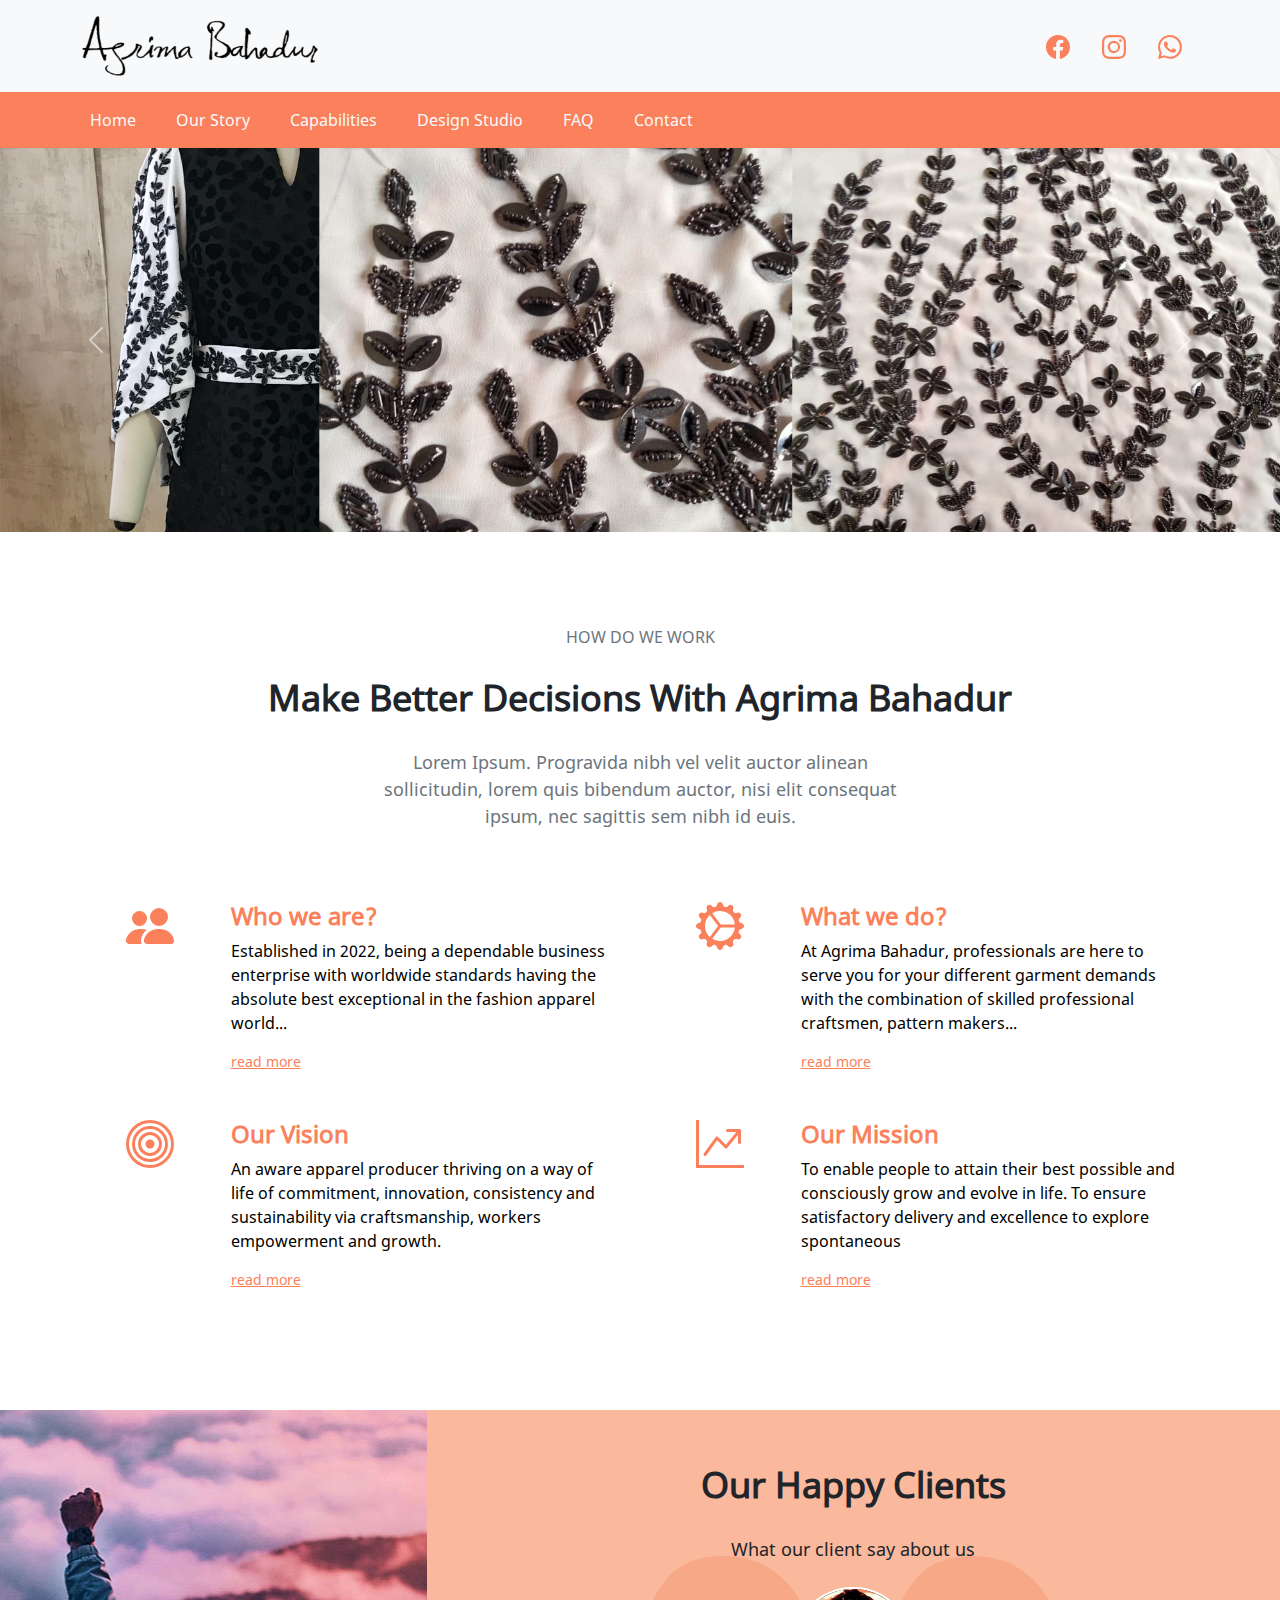
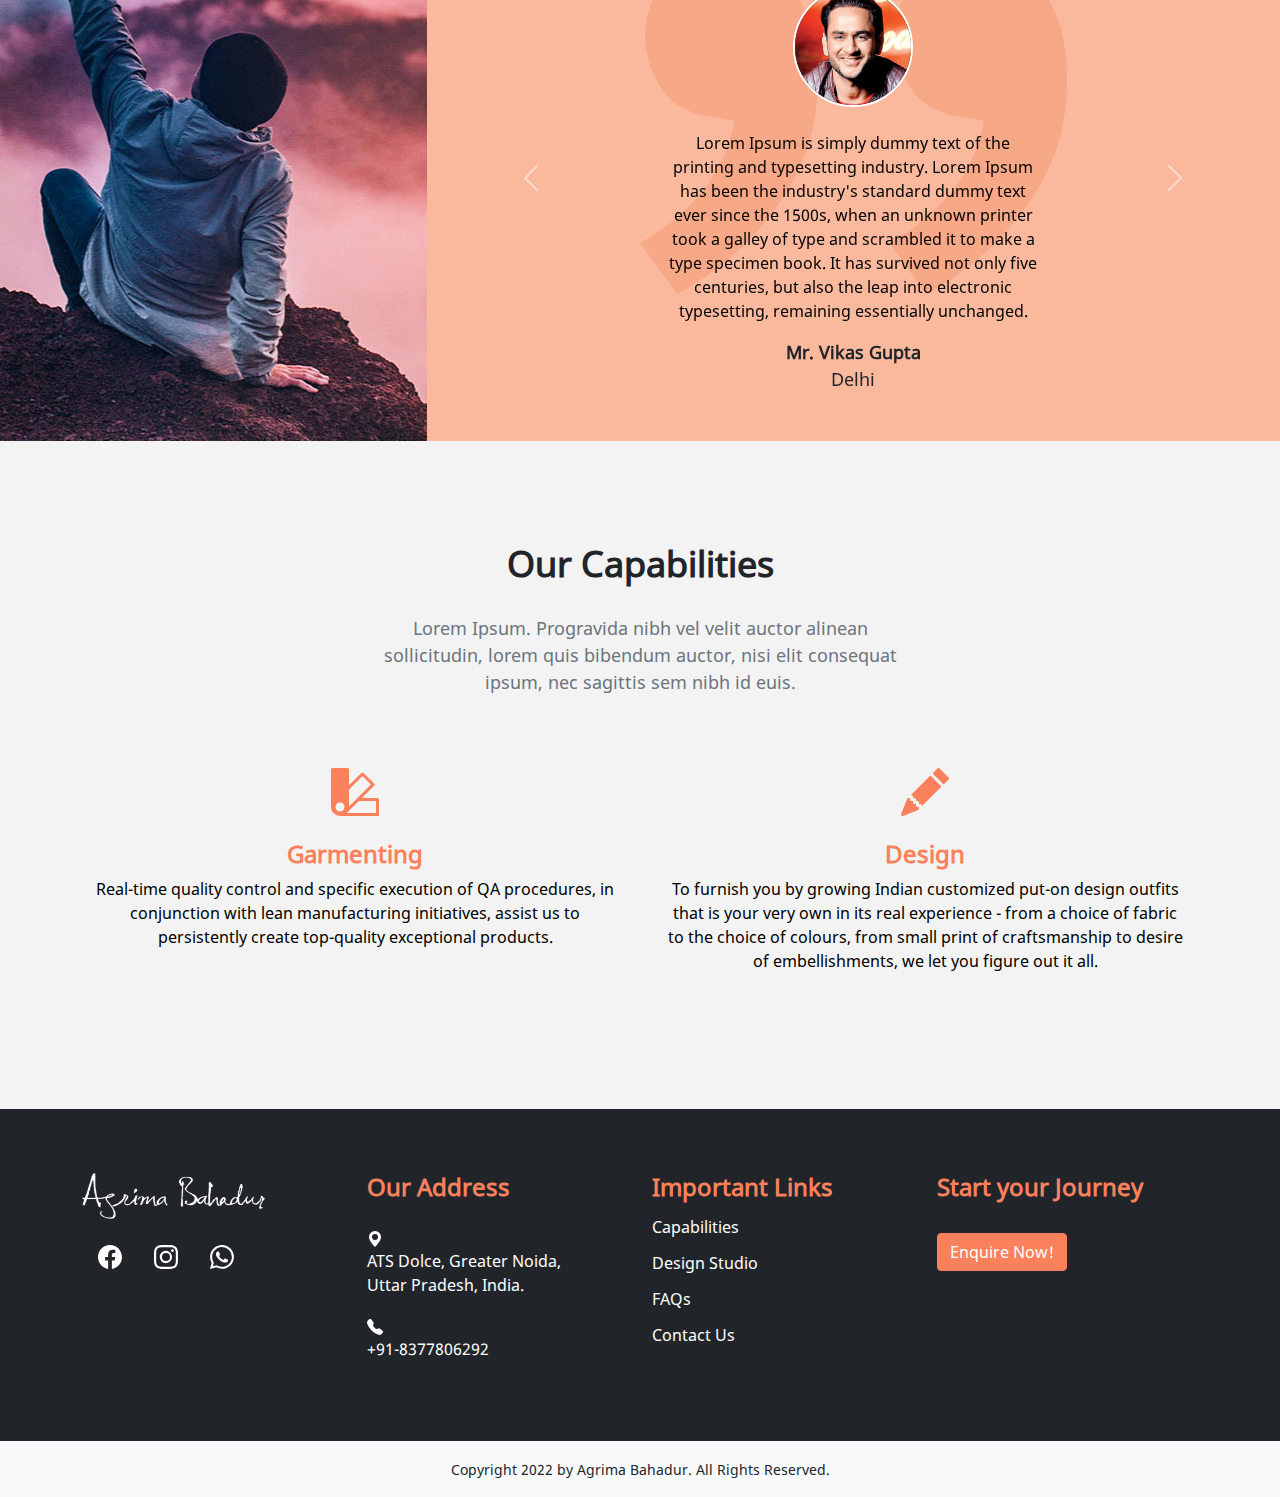
==== index.html @ 5494f34b "Add files via upload" ====
<!DOCTYPE html>

<head>
  <title>Agrima Bahadur</title>
  <link href="css/bootstrap.min.css" rel="stylesheet">
  <link href="css/style.css" rel="stylesheet">
  <link rel="stylesheet" href="https://cdn.jsdelivr.net/npm/bootstrap-icons@1.8.0/font/bootstrap-icons.css">
  <link rel="stylesheet" href="https://cdnjs.cloudflare.com/ajax/libs/font-awesome/4.7.0/css/font-awesome.min.css">
  <link rel="icon" type="image/x-icon" href="images/favicon.png">
  <script src="js/bootstrap.bundle.min.js"></script>
</head>

<body>

  <div class="container-fluid p-3 bg-light text-white text-center">
    <div class="container">
      <header>
        <div class="d-flex flex-wrap align-items-center justify-content-center justify-content-lg-start">
          <a href="index.html"
            class="d-flex align-items-center my-2 my-lg-0 me-lg-auto text-white text-decoration-none">
            <img src="images/logo.png" height="60" style="outline: none;" />
          </a>
          <ul class="nav col-12 col-lg-auto my-2 justify-content-center my-md-0 text-small">
            <li>
              <a href="#" class="nav-link social-media-header">
                <svg xmlns="http://www.w3.org/2000/svg" width="24" height="24" fill="currentColor"
                  class="bi bi-facebook" viewBox="0 0 16 16">
                  <path
                    d="M16 8.049c0-4.446-3.582-8.05-8-8.05C3.58 0-.002 3.603-.002 8.05c0 4.017 2.926 7.347 6.75 7.951v-5.625h-2.03V8.05H6.75V6.275c0-2.017 1.195-3.131 3.022-3.131.876 0 1.791.157 1.791.157v1.98h-1.009c-.993 0-1.303.621-1.303 1.258v1.51h2.218l-.354 2.326H9.25V16c3.824-.604 6.75-3.934 6.75-7.951z" />
                </svg>
              </a>
            </li>
            <li>
              <a href="#" class="nav-link social-media-header">
                <svg xmlns="http://www.w3.org/2000/svg" width="24" height="24" fill="currentColor"
                  class="bi bi-instagram" viewBox="0 0 16 16">
                  <path
                    d="M8 0C5.829 0 5.556.01 4.703.048 3.85.088 3.269.222 2.76.42a3.917 3.917 0 0 0-1.417.923A3.927 3.927 0 0 0 .42 2.76C.222 3.268.087 3.85.048 4.7.01 5.555 0 5.827 0 8.001c0 2.172.01 2.444.048 3.297.04.852.174 1.433.372 1.942.205.526.478.972.923 1.417.444.445.89.719 1.416.923.51.198 1.09.333 1.942.372C5.555 15.99 5.827 16 8 16s2.444-.01 3.298-.048c.851-.04 1.434-.174 1.943-.372a3.916 3.916 0 0 0 1.416-.923c.445-.445.718-.891.923-1.417.197-.509.332-1.09.372-1.942C15.99 10.445 16 10.173 16 8s-.01-2.445-.048-3.299c-.04-.851-.175-1.433-.372-1.941a3.926 3.926 0 0 0-.923-1.417A3.911 3.911 0 0 0 13.24.42c-.51-.198-1.092-.333-1.943-.372C10.443.01 10.172 0 7.998 0h.003zm-.717 1.442h.718c2.136 0 2.389.007 3.232.046.78.035 1.204.166 1.486.275.373.145.64.319.92.599.28.28.453.546.598.92.11.281.24.705.275 1.485.039.843.047 1.096.047 3.231s-.008 2.389-.047 3.232c-.035.78-.166 1.203-.275 1.485a2.47 2.47 0 0 1-.599.919c-.28.28-.546.453-.92.598-.28.11-.704.24-1.485.276-.843.038-1.096.047-3.232.047s-2.39-.009-3.233-.047c-.78-.036-1.203-.166-1.485-.276a2.478 2.478 0 0 1-.92-.598 2.48 2.48 0 0 1-.6-.92c-.109-.281-.24-.705-.275-1.485-.038-.843-.046-1.096-.046-3.233 0-2.136.008-2.388.046-3.231.036-.78.166-1.204.276-1.486.145-.373.319-.64.599-.92.28-.28.546-.453.92-.598.282-.11.705-.24 1.485-.276.738-.034 1.024-.044 2.515-.045v.002zm4.988 1.328a.96.96 0 1 0 0 1.92.96.96 0 0 0 0-1.92zm-4.27 1.122a4.109 4.109 0 1 0 0 8.217 4.109 4.109 0 0 0 0-8.217zm0 1.441a2.667 2.667 0 1 1 0 5.334 2.667 2.667 0 0 1 0-5.334z" />
                </svg>
              </a>
            </li>
            <li>
              <a href="#" class="nav-link social-media-header">
                <svg xmlns="http://www.w3.org/2000/svg" width="24" height="24" fill="currentColor"
                  class="bi bi-whatsapp" viewBox="0 0 16 16">
                  <path
                    d="M13.601 2.326A7.854 7.854 0 0 0 7.994 0C3.627 0 .068 3.558.064 7.926c0 1.399.366 2.76 1.057 3.965L0 16l4.204-1.102a7.933 7.933 0 0 0 3.79.965h.004c4.368 0 7.926-3.558 7.93-7.93A7.898 7.898 0 0 0 13.6 2.326zM7.994 14.521a6.573 6.573 0 0 1-3.356-.92l-.24-.144-2.494.654.666-2.433-.156-.251a6.56 6.56 0 0 1-1.007-3.505c0-3.626 2.957-6.584 6.591-6.584a6.56 6.56 0 0 1 4.66 1.931 6.557 6.557 0 0 1 1.928 4.66c-.004 3.639-2.961 6.592-6.592 6.592zm3.615-4.934c-.197-.099-1.17-.578-1.353-.646-.182-.065-.315-.099-.445.099-.133.197-.513.646-.627.775-.114.133-.232.148-.43.05-.197-.1-.836-.308-1.592-.985-.59-.525-.985-1.175-1.103-1.372-.114-.198-.011-.304.088-.403.087-.088.197-.232.296-.346.1-.114.133-.198.198-.33.065-.134.034-.248-.015-.347-.05-.099-.445-1.076-.612-1.47-.16-.389-.323-.335-.445-.34-.114-.007-.247-.007-.38-.007a.729.729 0 0 0-.529.247c-.182.198-.691.677-.691 1.654 0 .977.71 1.916.81 2.049.098.133 1.394 2.132 3.383 2.992.47.205.84.326 1.129.418.475.152.904.129 1.246.08.38-.058 1.171-.48 1.338-.943.164-.464.164-.86.114-.943-.049-.084-.182-.133-.38-.232z" />
                </svg>
              </a>
            </li>

          </ul>
        </div>
      </header>
    </div>

  </div>

  <nav class="py-2 nav-bg">
    <div class="container d-flex flex-wrap">
      <ul class="nav me-auto">
        <li class="nav-item me-4 ms-0"><a href="#" class="nav-link link-light px-2 active" aria-current="page">Home</a>
        </li>
        <li class="nav-item me-4"><a href="#" class="nav-link link-light px-2">Our Story</a></li>
        <li class="nav-item me-4"><a href="#" class="nav-link link-light px-2">Capabilities</a></li>
        <li class="nav-item me-4"><a href="#" class="nav-link link-light px-2">Design Studio</a></li>
        <li class="nav-item me-4"><a href="#" class="nav-link link-light px-2">FAQ</a></li>
        <li class="nav-item me-0"><a href="#" class="nav-link link-light px-2">Contact</a></li>
      </ul>
    </div>
  </nav>

  <div class="container-fluid m-0 p-0">

    <div id="carouselExampleInterval" class="carousel slide" data-bs-ride="carousel">
      <div class="carousel-inner">
        <div class="carousel-item active" data-bs-interval="3000">
          <img src="images/banner-1.jpg" class="d-block w-100" alt="...">
        </div>
        <div class="carousel-item" data-bs-interval="3000">
          <img src="images/banner-2.jpg" class="d-block w-100" alt="...">
        </div>
        <div class="carousel-item" data-bs-interval="3000">
          <img src="images/banner-3.jpg" class="d-block w-100" alt="...">
        </div>
        <div class="carousel-item" data-bs-interval="3000">
          <img src="images/banner-4.jpg" class="d-block w-100" alt="...">
        </div>
      </div>
      <button class="carousel-control-prev" type="button" data-bs-target="#carouselExampleInterval"
        data-bs-slide="prev">
        <span class="carousel-control-prev-icon" aria-hidden="true"></span>
        <span class="visually-hidden">Previous</span>
      </button>
      <button class="carousel-control-next" type="button" data-bs-target="#carouselExampleInterval"
        data-bs-slide="next">
        <span class="carousel-control-next-icon" aria-hidden="true"></span>
        <span class="visually-hidden">Next</span>
      </button>
    </div>

  </div>

  <div class="container-fluid m-0 p-0 pt-8 pb-8">
    <div class="container text-center">
      <h6 class="text-uppercase text-muted">How do we work</h6>
      <div class="mt-4 section-head">Make Better Decisions With Agrima Bahadur</div>
      <div class="mt-4 col-lg-6 ms-auto me-auto section-desc text-muted">Lorem Ipsum. Progravida nibh vel velit auctor
        alinean sollicitudin, lorem quis bibendum auctor, nisi elit consequat ipsum, nec sagittis sem nibh id euis.
      </div>
      <div class="row mt-5">
        <!--start of first column-->
        <div class="col-lg-6 col-sm-12 p-4 box-section">
          <div class="row">
            <div class="col-lg-3 col-sm-12 box-icons">
              <svg xmlns="http://www.w3.org/2000/svg" width="48" height="48" fill="currentColor"
                class="bi bi-people-fill" viewBox="0 0 16 16">
                <path d="M7 14s-1 0-1-1 1-4 5-4 5 3 5 4-1 1-1 1H7zm4-6a3 3 0 1 0 0-6 3 3 0 0 0 0 6z" />
                <path fill-rule="evenodd"
                  d="M5.216 14A2.238 2.238 0 0 1 5 13c0-1.355.68-2.75 1.936-3.72A6.325 6.325 0 0 0 5 9c-4 0-5 3-5 4s1 1 1 1h4.216z" />
                <path d="M4.5 8a2.5 2.5 0 1 0 0-5 2.5 2.5 0 0 0 0 5z" />
              </svg>
            </div>
            <div class="col-lg-9 col-sm-12">
              <h4 class="box-heading text-start">Who we are?</h4>
              <p class="text-start box-desc">Established in 2022, being a dependable business enterprise with worldwide
                standards having the absolute best exceptional in the fashion apparel world...</p>
              <div class="readMore text-start"><a href="#">read more</a></div>
            </div>
          </div>
        </div>
        <!--end of first column-->

        <!--start of 2nd column-->
        <div class="col-lg-6 col-sm-12 p-4 box-section">
          <div class="row">
            <div class="col-lg-3 col-sm-12 box-icons">
              <svg xmlns="http://www.w3.org/2000/svg" width="48" height="48" fill="currentColor"
                class="bi bi-gear-wide-connected" viewBox="0 0 16 16">
                <path
                  d="M7.068.727c.243-.97 1.62-.97 1.864 0l.071.286a.96.96 0 0 0 1.622.434l.205-.211c.695-.719 1.888-.03 1.613.931l-.08.284a.96.96 0 0 0 1.187 1.187l.283-.081c.96-.275 1.65.918.931 1.613l-.211.205a.96.96 0 0 0 .434 1.622l.286.071c.97.243.97 1.62 0 1.864l-.286.071a.96.96 0 0 0-.434 1.622l.211.205c.719.695.03 1.888-.931 1.613l-.284-.08a.96.96 0 0 0-1.187 1.187l.081.283c.275.96-.918 1.65-1.613.931l-.205-.211a.96.96 0 0 0-1.622.434l-.071.286c-.243.97-1.62.97-1.864 0l-.071-.286a.96.96 0 0 0-1.622-.434l-.205.211c-.695.719-1.888.03-1.613-.931l.08-.284a.96.96 0 0 0-1.186-1.187l-.284.081c-.96.275-1.65-.918-.931-1.613l.211-.205a.96.96 0 0 0-.434-1.622l-.286-.071c-.97-.243-.97-1.62 0-1.864l.286-.071a.96.96 0 0 0 .434-1.622l-.211-.205c-.719-.695-.03-1.888.931-1.613l.284.08a.96.96 0 0 0 1.187-1.186l-.081-.284c-.275-.96.918-1.65 1.613-.931l.205.211a.96.96 0 0 0 1.622-.434l.071-.286zM12.973 8.5H8.25l-2.834 3.779A4.998 4.998 0 0 0 12.973 8.5zm0-1a4.998 4.998 0 0 0-7.557-3.779l2.834 3.78h4.723zM5.048 3.967c-.03.021-.058.043-.087.065l.087-.065zm-.431.355A4.984 4.984 0 0 0 3.002 8c0 1.455.622 2.765 1.615 3.678L7.375 8 4.617 4.322zm.344 7.646.087.065-.087-.065z" />
              </svg>
            </div>
            <div class="col-lg-9 col-sm-12">
              <h4 class="box-heading text-start">What we do?</h4>
              <p class="text-start box-desc">At Agrima Bahadur, professionals are here to serve you for your different
                garment demands with the combination of skilled professional craftsmen, pattern makers... </p>
              <div class="readMore text-start"><a href="#">read more</a></div>
            </div>
          </div>
        </div>
        <!--end of 2nd column-->

        <!--start of 3rd column-->
        <div class="col-lg-6 col-sm-12 p-4 box-section">
          <div class="row">
            <div class="col-lg-3 col-sm-12 box-icons">
              <svg xmlns="http://www.w3.org/2000/svg" width="48" height="48" fill="currentColor" class="bi bi-bullseye"
                viewBox="0 0 16 16">
                <path d="M8 15A7 7 0 1 1 8 1a7 7 0 0 1 0 14zm0 1A8 8 0 1 0 8 0a8 8 0 0 0 0 16z" />
                <path d="M8 13A5 5 0 1 1 8 3a5 5 0 0 1 0 10zm0 1A6 6 0 1 0 8 2a6 6 0 0 0 0 12z" />
                <path d="M8 11a3 3 0 1 1 0-6 3 3 0 0 1 0 6zm0 1a4 4 0 1 0 0-8 4 4 0 0 0 0 8z" />
                <path d="M9.5 8a1.5 1.5 0 1 1-3 0 1.5 1.5 0 0 1 3 0z" />
              </svg>
            </div>
            <div class="col-lg-9 col-sm-12">
              <h4 class="box-heading text-start">Our Vision</h4>
              <p class="text-start box-desc">An aware apparel producer thriving on a way of life of commitment,
                innovation, consistency and sustainability via craftsmanship, workers empowerment and growth.</p>
              <div class="readMore text-start"><a href="#">read more</a></div>
            </div>
          </div>
        </div>
        <!--end of 3rd column-->

        <!--start of 4th column-->
        <div class="col-lg-6 col-sm-12 p-4 box-section">
          <div class="row">
            <div class="col-lg-3 col-sm-12 box-icons">
              <svg xmlns="http://www.w3.org/2000/svg" width="48" height="48" fill="currentColor"
                class="bi bi-graph-up-arrow" viewBox="0 0 16 16">
                <path fill-rule="evenodd"
                  d="M0 0h1v15h15v1H0V0Zm10 3.5a.5.5 0 0 1 .5-.5h4a.5.5 0 0 1 .5.5v4a.5.5 0 0 1-1 0V4.9l-3.613 4.417a.5.5 0 0 1-.74.037L7.06 6.767l-3.656 5.027a.5.5 0 0 1-.808-.588l4-5.5a.5.5 0 0 1 .758-.06l2.609 2.61L13.445 4H10.5a.5.5 0 0 1-.5-.5Z" />
              </svg>
            </div>
            <div class="col-lg-9 col-sm-12">
              <h4 class="box-heading text-start">Our Mission</h4>
              <p class="text-start box-desc">To enable people to attain their best possible and consciously grow and
                evolve in life. To ensure satisfactory delivery and excellence to explore spontaneous</p>
              <div class="readMore text-start"><a href="#">read more</a></div>
            </div>
          </div>
        </div>
        <!--end of 4th column-->
      </div>
    </div>
  </div>

  <!--Start of testimonial container-->

  <div class="container-fluid">
    <div class="row">
      <div class="col-lg-4 testi-bg">

      </div>
      <div class="col-lg-8 p-5 testi-content text-center">
        <div class="section-head mb-4">Our Happy Clients</div>
        <div class="section-subHead">What our client say about us</div>

        <div id="carouselTesti" class="carousel slide" data-bs-ride="carousel">
          <div class="carousel-inner">
            <div class="carousel-item active" data-bs-interval="3000">
              <div class="testiCircle rounded-circle m-auto mt-4">
                <img src="images/vikas.jpg" width="116" />
              </div>
              <div class="testimonial col-6 ms-auto me-auto mt-4">Lorem Ipsum is simply dummy text of the printing and
                typesetting industry. Lorem Ipsum has been the industry's standard dummy text ever since the 1500s, when
                an unknown printer took a galley of type and scrambled it to make a type specimen book. It has survived
                not only five centuries, but also the leap into electronic typesetting, remaining essentially unchanged.
              </div>
              <div class="testiName mt-3">Mr. Vikas Gupta</div>
              <div class="testiLocation">Delhi</div>
            </div>

            <div class="carousel-item" data-bs-interval="3000">
              <div class="testiCircle rounded-circle m-auto mt-4">
                <img src="images/harsh.jpg" width="116" />
              </div>
              <div class="testimonial col-6 ms-auto me-auto mt-4">Lorem Ipsum is simply dummy text of the printing and
                typesetting industry. Lorem Ipsum has been the industry's standard dummy text ever since the 1500s, when
                an unknown printer took a galley of type and scrambled it to make a type specimen book. It has survived
                not only five centuries, but also the leap into electronic typesetting, remaining essentially unchanged.
              </div>
              <div class="testiName mt-3">Mr. Harsh Chauhan</div>
              <div class="testiLocation">Noida</div>
            </div>

            <div class="carousel-item" data-bs-interval="3000">
              <div class="testiCircle rounded-circle m-auto mt-4">
                <img src="images/smiriti.jpg" width="116" />
              </div>
              <div class="testimonial col-6 ms-auto me-auto mt-4">Lorem Ipsum is simply dummy text of the printing and
                typesetting industry. Lorem Ipsum has been the industry's standard dummy text ever since the 1500s, when
                an unknown printer took a galley of type and scrambled it to make a type specimen book. It has survived
                not only five centuries, but also the leap into electronic typesetting, remaining essentially unchanged.
              </div>
              <div class="testiName mt-3">Mr. Smriti Irani</div>
              <div class="testiLocation">Mumbai</div>
            </div>


          </div>
          <button class="carousel-control-prev" type="button" data-bs-target="#carouselTesti" data-bs-slide="prev">
            <span class="carousel-control-prev-icon" aria-hidden="true"></span>
            <span class="visually-hidden">Previous</span>
          </button>
          <button class="carousel-control-next" type="button" data-bs-target="#carouselTesti" data-bs-slide="next">
            <span class="carousel-control-next-icon" aria-hidden="true"></span>
            <span class="visually-hidden">Next</span>
          </button>
        </div>
      </div>
    </div>
  </div>

  <!--End of testimonial container-->

  <!--start of capabilities container-->

  <div class="container-fluid pt-8 pb-8 capabilities">
    <div class="container text-center">
      <div class="section-head">Our Capabilities</div>
      <div class="mt-4 col-lg-6 ms-auto me-auto section-desc text-muted">
        Lorem Ipsum. Progravida nibh vel velit auctor alinean sollicitudin, lorem quis bibendum auctor, nisi elit
        consequat ipsum, nec sagittis sem nibh id euis.
      </div>
      <div class="row mt-5">
        <div class="col-lg-6 col-sm-12 box-section p-4">
          <div class="box-icons mb-4">
            <svg xmlns="http://www.w3.org/2000/svg" width="48" height="48" fill="currentColor" class="bi bi-palette2"
              viewBox="0 0 16 16">
              <path
                d="M0 .5A.5.5 0 0 1 .5 0h5a.5.5 0 0 1 .5.5v5.277l4.147-4.131a.5.5 0 0 1 .707 0l3.535 3.536a.5.5 0 0 1 0 .708L10.261 10H15.5a.5.5 0 0 1 .5.5v5a.5.5 0 0 1-.5.5H3a2.99 2.99 0 0 1-2.121-.879A2.99 2.99 0 0 1 0 13.044m6-.21 7.328-7.3-2.829-2.828L6 7.188v5.647zM4.5 13a1.5 1.5 0 1 0-3 0 1.5 1.5 0 0 0 3 0zM15 15v-4H9.258l-4.015 4H15zM0 .5v12.495V.5z" />
              <path d="M0 12.995V13a3.07 3.07 0 0 0 0-.005z" />
            </svg>
          </div>
          <h4 class="box-heading">Garmenting</h4>
          <p class="box-desc">
            Real-time quality control and specific execution of QA procedures, in conjunction with lean manufacturing
            initiatives, assist us to persistently create top-quality exceptional products.
          </p>
        </div>
        <div class="col-lg-6 col-sm-12 box-section p-4">
          <div class="box-icons mb-4">
            <svg xmlns="http://www.w3.org/2000/svg" width="48" height="48" fill="currentColor" class="bi bi-pencil-fill"
              viewBox="0 0 16 16">
              <path
                d="M12.854.146a.5.5 0 0 0-.707 0L10.5 1.793 14.207 5.5l1.647-1.646a.5.5 0 0 0 0-.708l-3-3zm.646 6.061L9.793 2.5 3.293 9H3.5a.5.5 0 0 1 .5.5v.5h.5a.5.5 0 0 1 .5.5v.5h.5a.5.5 0 0 1 .5.5v.5h.5a.5.5 0 0 1 .5.5v.207l6.5-6.5zm-7.468 7.468A.5.5 0 0 1 6 13.5V13h-.5a.5.5 0 0 1-.5-.5V12h-.5a.5.5 0 0 1-.5-.5V11h-.5a.5.5 0 0 1-.5-.5V10h-.5a.499.499 0 0 1-.175-.032l-.179.178a.5.5 0 0 0-.11.168l-2 5a.5.5 0 0 0 .65.65l5-2a.5.5 0 0 0 .168-.11l.178-.178z" />
            </svg>
          </div>
          <h4 class="box-heading">Design</h4>
          <p class="box-desc">
            To furnish you by growing Indian customized put-on design outfits that is your very own in its real
            experience - from a choice of fabric to the choice of colours, from small print of craftsmanship to desire
            of embellishments, we let you figure out it all.
          </p>

        </div>
      </div>
    </div>

  </div>

  <!--End of capabilities container-->

  <!--Start of footer container-->
  <div class="container-fluid p-6 bg-dark">
    <div class="container">
      <div class="row">
        <div class="col-lg-3 col-sm-12">
          <div class="footer-logo">
            <img src="images/white-logo.png" />
          </div>
          <div class="socialMedia mt-3">
            <ul class="nav col-12 col-lg-auto my-2 my-md-0 text-small">
              <li>
                <a href="#" class="nav-link social-media-footer">
                  <svg xmlns="http://www.w3.org/2000/svg" width="24" height="24" fill="currentColor"
                    class="bi bi-facebook" viewBox="0 0 16 16">
                    <path
                      d="M16 8.049c0-4.446-3.582-8.05-8-8.05C3.58 0-.002 3.603-.002 8.05c0 4.017 2.926 7.347 6.75 7.951v-5.625h-2.03V8.05H6.75V6.275c0-2.017 1.195-3.131 3.022-3.131.876 0 1.791.157 1.791.157v1.98h-1.009c-.993 0-1.303.621-1.303 1.258v1.51h2.218l-.354 2.326H9.25V16c3.824-.604 6.75-3.934 6.75-7.951z" />
                  </svg>
                </a>
              </li>
              <li>
                <a href="#" class="nav-link social-media-footer">
                  <svg xmlns="http://www.w3.org/2000/svg" width="24" height="24" fill="currentColor"
                    class="bi bi-instagram" viewBox="0 0 16 16">
                    <path
                      d="M8 0C5.829 0 5.556.01 4.703.048 3.85.088 3.269.222 2.76.42a3.917 3.917 0 0 0-1.417.923A3.927 3.927 0 0 0 .42 2.76C.222 3.268.087 3.85.048 4.7.01 5.555 0 5.827 0 8.001c0 2.172.01 2.444.048 3.297.04.852.174 1.433.372 1.942.205.526.478.972.923 1.417.444.445.89.719 1.416.923.51.198 1.09.333 1.942.372C5.555 15.99 5.827 16 8 16s2.444-.01 3.298-.048c.851-.04 1.434-.174 1.943-.372a3.916 3.916 0 0 0 1.416-.923c.445-.445.718-.891.923-1.417.197-.509.332-1.09.372-1.942C15.99 10.445 16 10.173 16 8s-.01-2.445-.048-3.299c-.04-.851-.175-1.433-.372-1.941a3.926 3.926 0 0 0-.923-1.417A3.911 3.911 0 0 0 13.24.42c-.51-.198-1.092-.333-1.943-.372C10.443.01 10.172 0 7.998 0h.003zm-.717 1.442h.718c2.136 0 2.389.007 3.232.046.78.035 1.204.166 1.486.275.373.145.64.319.92.599.28.28.453.546.598.92.11.281.24.705.275 1.485.039.843.047 1.096.047 3.231s-.008 2.389-.047 3.232c-.035.78-.166 1.203-.275 1.485a2.47 2.47 0 0 1-.599.919c-.28.28-.546.453-.92.598-.28.11-.704.24-1.485.276-.843.038-1.096.047-3.232.047s-2.39-.009-3.233-.047c-.78-.036-1.203-.166-1.485-.276a2.478 2.478 0 0 1-.92-.598 2.48 2.48 0 0 1-.6-.92c-.109-.281-.24-.705-.275-1.485-.038-.843-.046-1.096-.046-3.233 0-2.136.008-2.388.046-3.231.036-.78.166-1.204.276-1.486.145-.373.319-.64.599-.92.28-.28.546-.453.92-.598.282-.11.705-.24 1.485-.276.738-.034 1.024-.044 2.515-.045v.002zm4.988 1.328a.96.96 0 1 0 0 1.92.96.96 0 0 0 0-1.92zm-4.27 1.122a4.109 4.109 0 1 0 0 8.217 4.109 4.109 0 0 0 0-8.217zm0 1.441a2.667 2.667 0 1 1 0 5.334 2.667 2.667 0 0 1 0-5.334z" />
                  </svg>
                </a>
              </li>
              <li>
                <a href="#" class="nav-link social-media-footer">
                  <svg xmlns="http://www.w3.org/2000/svg" width="24" height="24" fill="currentColor"
                    class="bi bi-whatsapp" viewBox="0 0 16 16">
                    <path
                      d="M13.601 2.326A7.854 7.854 0 0 0 7.994 0C3.627 0 .068 3.558.064 7.926c0 1.399.366 2.76 1.057 3.965L0 16l4.204-1.102a7.933 7.933 0 0 0 3.79.965h.004c4.368 0 7.926-3.558 7.93-7.93A7.898 7.898 0 0 0 13.6 2.326zM7.994 14.521a6.573 6.573 0 0 1-3.356-.92l-.24-.144-2.494.654.666-2.433-.156-.251a6.56 6.56 0 0 1-1.007-3.505c0-3.626 2.957-6.584 6.591-6.584a6.56 6.56 0 0 1 4.66 1.931 6.557 6.557 0 0 1 1.928 4.66c-.004 3.639-2.961 6.592-6.592 6.592zm3.615-4.934c-.197-.099-1.17-.578-1.353-.646-.182-.065-.315-.099-.445.099-.133.197-.513.646-.627.775-.114.133-.232.148-.43.05-.197-.1-.836-.308-1.592-.985-.59-.525-.985-1.175-1.103-1.372-.114-.198-.011-.304.088-.403.087-.088.197-.232.296-.346.1-.114.133-.198.198-.33.065-.134.034-.248-.015-.347-.05-.099-.445-1.076-.612-1.47-.16-.389-.323-.335-.445-.34-.114-.007-.247-.007-.38-.007a.729.729 0 0 0-.529.247c-.182.198-.691.677-.691 1.654 0 .977.71 1.916.81 2.049.098.133 1.394 2.132 3.383 2.992.47.205.84.326 1.129.418.475.152.904.129 1.246.08.38-.058 1.171-.48 1.338-.943.164-.464.164-.86.114-.943-.049-.084-.182-.133-.38-.232z" />
                  </svg>
                </a>
              </li>
            </ul>
          </div>
        </div>
        <div class="col-lg-3 col-sm-12 address">
          <h4>Our Address</h4>
          <address class="mt-4">
            <div class="row">
              <div class="col-2 col-sm-1">
                <svg xmlns="http://www.w3.org/2000/svg" width="16" height="16" fill="currentColor"
                  class="bi bi-geo-alt-fill" viewBox="0 0 16 16">
                  <path d="M8 16s6-5.686 6-10A6 6 0 0 0 2 6c0 4.314 6 10 6 10zm0-7a3 3 0 1 1 0-6 3 3 0 0 1 0 6z" />
                </svg>
              </div>
              <div class="col-10 col-sm-11"> ATS Dolce, Greater Noida,
                Uttar Pradesh, India.
              </div>
            </div>

            <div class="row mt-3">
              <div class="col-2 col-sm-1">
                <svg xmlns="http://www.w3.org/2000/svg" width="16" height="16" fill="currentColor" class="bi bi-telephone-fill" viewBox="0 0 16 16">
                  <path fill-rule="evenodd" d="M1.885.511a1.745 1.745 0 0 1 2.61.163L6.29 2.98c.329.423.445.974.315 1.494l-.547 2.19a.678.678 0 0 0 .178.643l2.457 2.457a.678.678 0 0 0 .644.178l2.189-.547a1.745 1.745 0 0 1 1.494.315l2.306 1.794c.829.645.905 1.87.163 2.611l-1.034 1.034c-.74.74-1.846 1.065-2.877.702a18.634 18.634 0 0 1-7.01-4.42 18.634 18.634 0 0 1-4.42-7.009c-.362-1.03-.037-2.137.703-2.877L1.885.511z"/>
                </svg>
              </div>
              <div class="col-10 col-sm-11">+91-8377806292
              </div>
            </div>



         
          </address>
        </div>
        <div class="col-lg-3 col-sm-12 important-links">
            <h4>Important Links</h4>
            <ul>
              <li><a href="#">Capabilities</a></li>
              <li><a href="#">Design Studio</a></li>
              <li><a href="#">FAQs</a></li>
              <li><a href="#">Contact Us</a></li>
            </ul>
        </div>
        <div class="col-lg-3 col-sm-12 journey">
          <h4>Start your Journey</h4>
          <button type="button" class="btn btn-danger mt-4">Enquire Now!</button>
        </div>
      </div>
    </div>
  </div>
  <!--End Start of footer container-->
  <div class="container-fluid bg-light copyright text-center m-0 p-3">
      <span>Copyright 2022 by Agrima Bahadur. All Rights Reserved.</span>
  </div>

</body>

</html>
---- css/style.css ----
@font-face {
  font-family: nato sans;
  src: url(./Noto_Sans/NotoSans-Regular.ttf), url(./Noto_Sans/NotoSans-Italic.ttf), url(./Noto_Sans/NotoSans-Bold.ttf), url(./Noto_Sans/NotoSans-BoldItalic.ttf);
}

body {
  font-family: nato sans;
}

.nav-bg {
  background-color: #FA815B;
}

.social-media-header {
  color: #FA815B;
}

.social-media-header:hover {
  color: #333333;
}

.social-media-footer {
  color: #FFFFFF;
}

.social-media-footer:hover {
  color: #FA815B;
}

.section-head {
  font-size: 36px;
  font-weight: bold;
}

.section-subHead {
  font-size: 18px;
}

.section-desc {
  font-size: 18px;
  font-weight: normal;
}

.box-section:hover {
  background-color: #FA815B;
}

.box-section:hover .box-icons svg {
  color: #FFFFFF;
}

.box-section:hover .box-heading {
  color: #FFFFFF;
}

.box-section:hover .box-desc {
  color: #FFFFFF;
}

.box-section:hover .readMore a {
  color: #FFFFFF;
}

.box-section .box-heading {
  font-weight: bold;
  font-size: 24px;
  color: #FA815B;
}

.box-section .box-desc {
  color: black;
}

.box-section .box-icons svg {
  color: #FA815B;
}

.box-section .readMore {
  font-size: 14px;
}

.box-section .readMore a {
  color: #FA815B;
  text-decoration: underline;
}

.box-section .readMore a:hover {
  color: #FFFFFF;
  text-decoration: none;
}

.testi-bg {
  background: url("../images/testimonial.jpg") center bottom no-repeat;
}

.testi-content {
  background-color: #FAB89D;
  background-image: url("../images/quote.png");
  background-position: center center;
  background-repeat: no-repeat;
  background-size: 50%;
}

.testiCircle {
  height: 120px;
  width: 120px;
  background-color: #333333;
  border: 2px solid white;
}

.testiCircle img {
  border-radius: 100px;
}

.testimonial {
  font-size: 16px;
  line-height: 24px;
  color: black;
  min-height: 120px;
}

.testiName {
  font-size: 18px;
  font-weight: bold;
}

.testiLocation {
  font-size: 18px;
  font-weight: normal;
}

.capabilities {
  background-color: #F3F3F3;
}

.footer-logo img {
  width: 70%;
}

.address h4 {
  font-size: 24px;
  color: #FA815B;
  font-weight: bold;
}

.address address {
  color: #FFFFFF;
}

.important-links h4 {
  font-size: 24px;
  color: #FA815B;
  font-weight: bold;
}

.important-links ul {
  margin: 0;
  padding: 0;
}

.important-links ul li {
  list-style: none;
  line-height: 36px;
}

.important-links ul li a {
  color: #FFFFFF;
  text-decoration: none;
}

.important-links ul li a:hover {
  text-decoration: underline;
}

.journey h4 {
  font-size: 24px;
  color: #FA815B;
  font-weight: bold;
}

.journey .btn-danger {
  color: #FFFFFF;
  background-color: #FA815B;
  border-color: #FA815B;
}

.journey .btn-danger:hover {
  background-color: #cf4a22;
  border-color: #cf4a22;
}

.copyright span {
  font-size: 13.75px;
}

.mt-6 {
  margin-top: 4rem !important;
}

.mt-7 {
  margin-top: 5rem !important;
}

.mt-8 {
  margin-top: 6rem !important;
}

.p-6 {
  padding: 4rem !important;
}

.pt-6 {
  padding-top: 4rem !important;
}

.pt-7 {
  padding-top: 5rem !important;
}

.pt-8 {
  padding-top: 6rem !important;
}

.pb-6 {
  padding-bottom: 4rem !important;
}

.pb-7 {
  padding-bottom: 5rem !important;
}

.pb-8 {
  padding-bottom: 6rem !important;
}

@media only screen and (max-width: 576px) {
  .testi-bg {
    min-height: 500px;
  }
}
/*# sourceMappingURL=style.css.map */
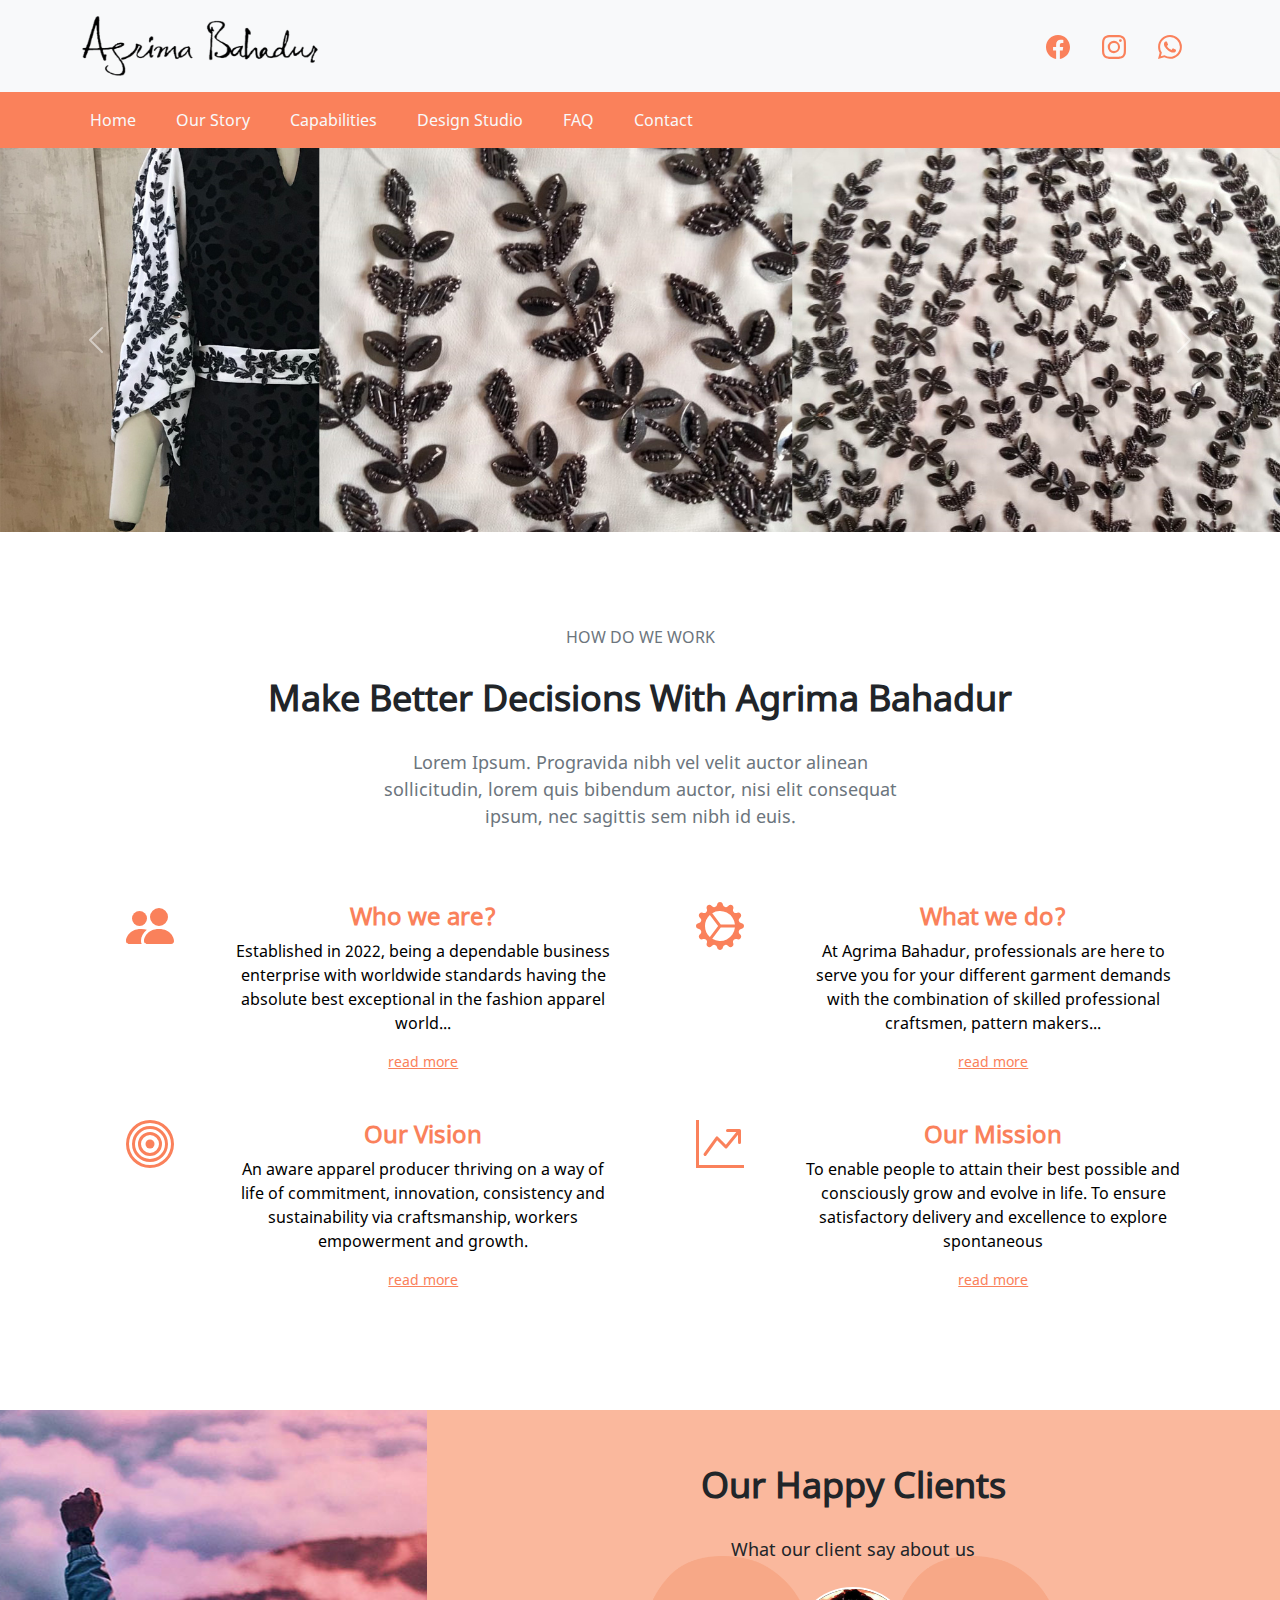
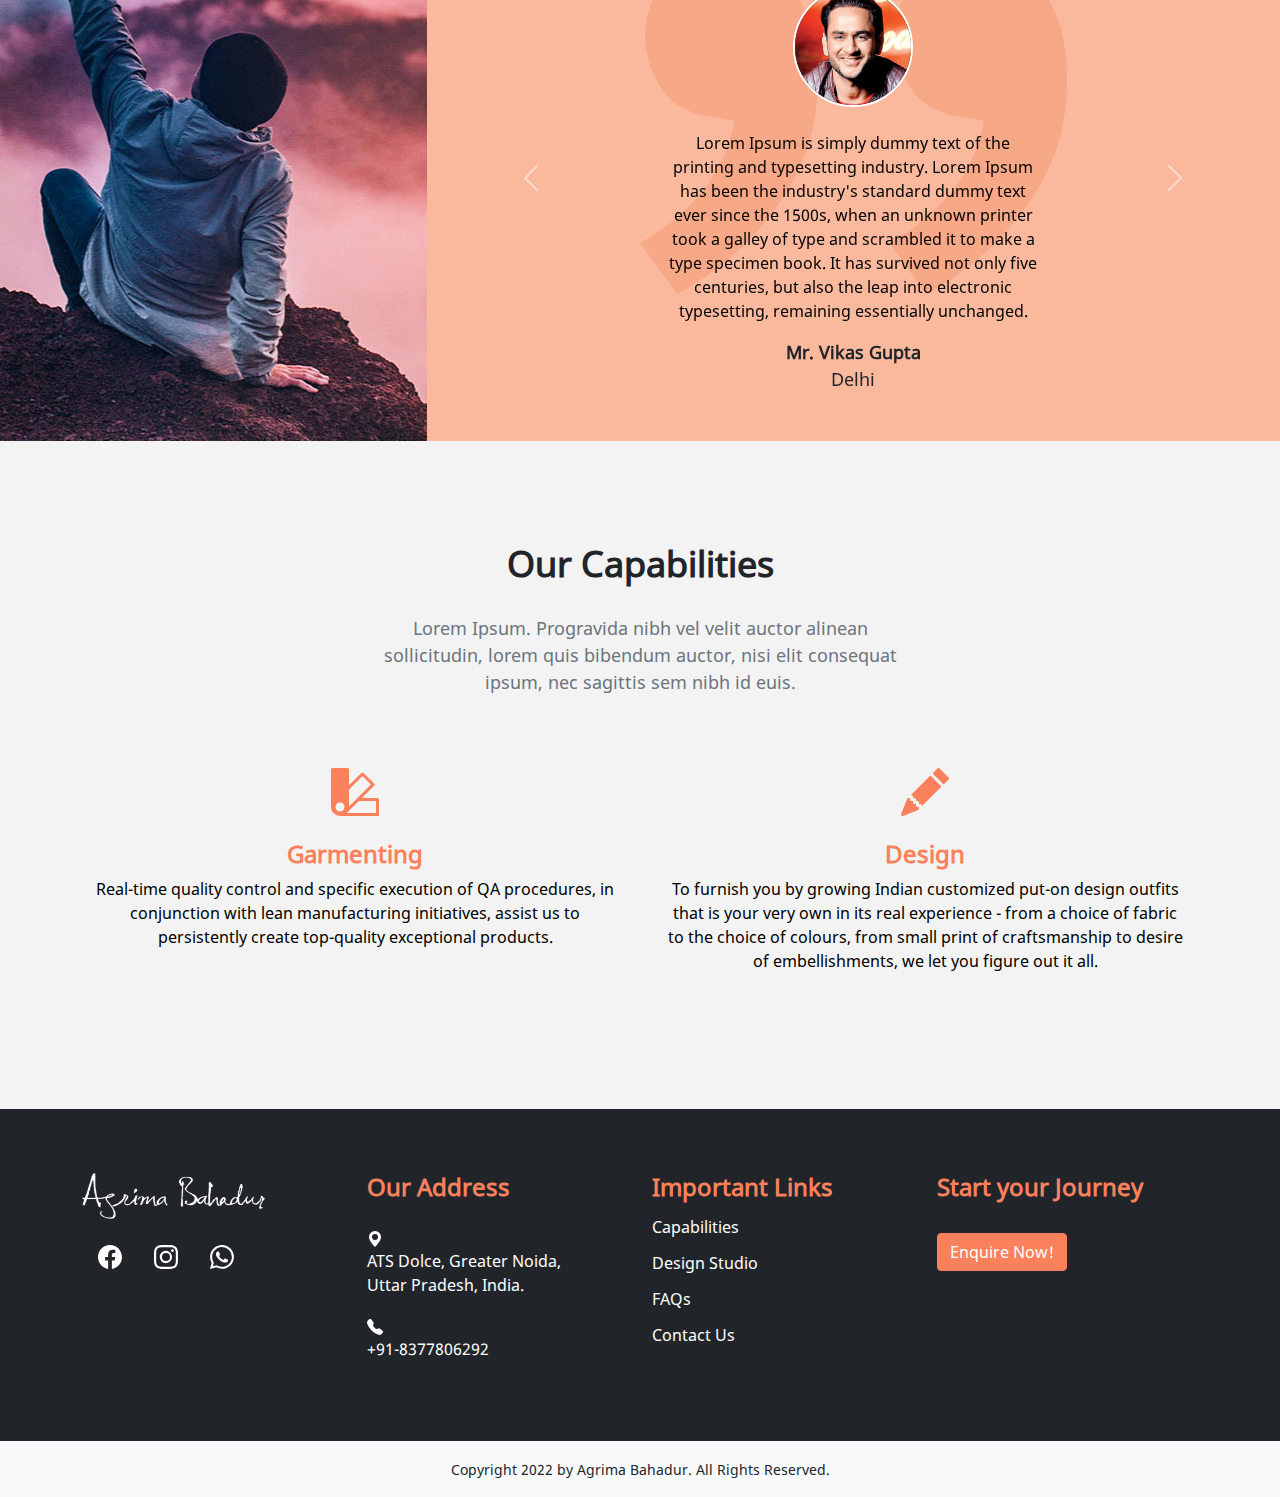
==== commit 5ef9ee02: "Add files via upload" ====
--- a/index.html
+++ b/index.html
@@ -122,10 +122,10 @@
               </svg>
             </div>
             <div class="col-lg-9 col-sm-12">
-              <h4 class="box-heading text-start">Who we are?</h4>
-              <p class="text-start box-desc">Established in 2022, being a dependable business enterprise with worldwide
+              <h4 class="box-heading text-start text-sm-center">Who we are?</h4>
+              <p class="text-start box-desc text-sm-center">Established in 2022, being a dependable business enterprise with worldwide
                 standards having the absolute best exceptional in the fashion apparel world...</p>
-              <div class="readMore text-start"><a href="#">read more</a></div>
+              <div class="readMore text-start text-sm-center"><a href="#">read more</a></div>
             </div>
           </div>
         </div>
@@ -142,10 +142,10 @@
               </svg>
             </div>
             <div class="col-lg-9 col-sm-12">
-              <h4 class="box-heading text-start">What we do?</h4>
-              <p class="text-start box-desc">At Agrima Bahadur, professionals are here to serve you for your different
+              <h4 class="box-heading text-start text-sm-center">What we do?</h4>
+              <p class="text-start text-sm-center box-desc">At Agrima Bahadur, professionals are here to serve you for your different
                 garment demands with the combination of skilled professional craftsmen, pattern makers... </p>
-              <div class="readMore text-start"><a href="#">read more</a></div>
+              <div class="readMore text-start text-sm-center"><a href="#">read more</a></div>
             </div>
           </div>
         </div>
@@ -164,10 +164,10 @@
               </svg>
             </div>
             <div class="col-lg-9 col-sm-12">
-              <h4 class="box-heading text-start">Our Vision</h4>
-              <p class="text-start box-desc">An aware apparel producer thriving on a way of life of commitment,
+              <h4 class="box-heading text-start text-sm-center">Our Vision</h4>
+              <p class="text-start text-sm-center box-desc">An aware apparel producer thriving on a way of life of commitment,
                 innovation, consistency and sustainability via craftsmanship, workers empowerment and growth.</p>
-              <div class="readMore text-start"><a href="#">read more</a></div>
+              <div class="readMore text-start text-sm-center"><a href="#">read more</a></div>
             </div>
           </div>
         </div>
@@ -184,10 +184,10 @@
               </svg>
             </div>
             <div class="col-lg-9 col-sm-12">
-              <h4 class="box-heading text-start">Our Mission</h4>
-              <p class="text-start box-desc">To enable people to attain their best possible and consciously grow and
+              <h4 class="box-heading text-start text-sm-center">Our Mission</h4>
+              <p class="text-start text-sm-center box-desc">To enable people to attain their best possible and consciously grow and
                 evolve in life. To ensure satisfactory delivery and excellence to explore spontaneous</p>
-              <div class="readMore text-start"><a href="#">read more</a></div>
+              <div class="readMore text-start text-sm-center"><a href="#">read more</a></div>
             </div>
           </div>
         </div>
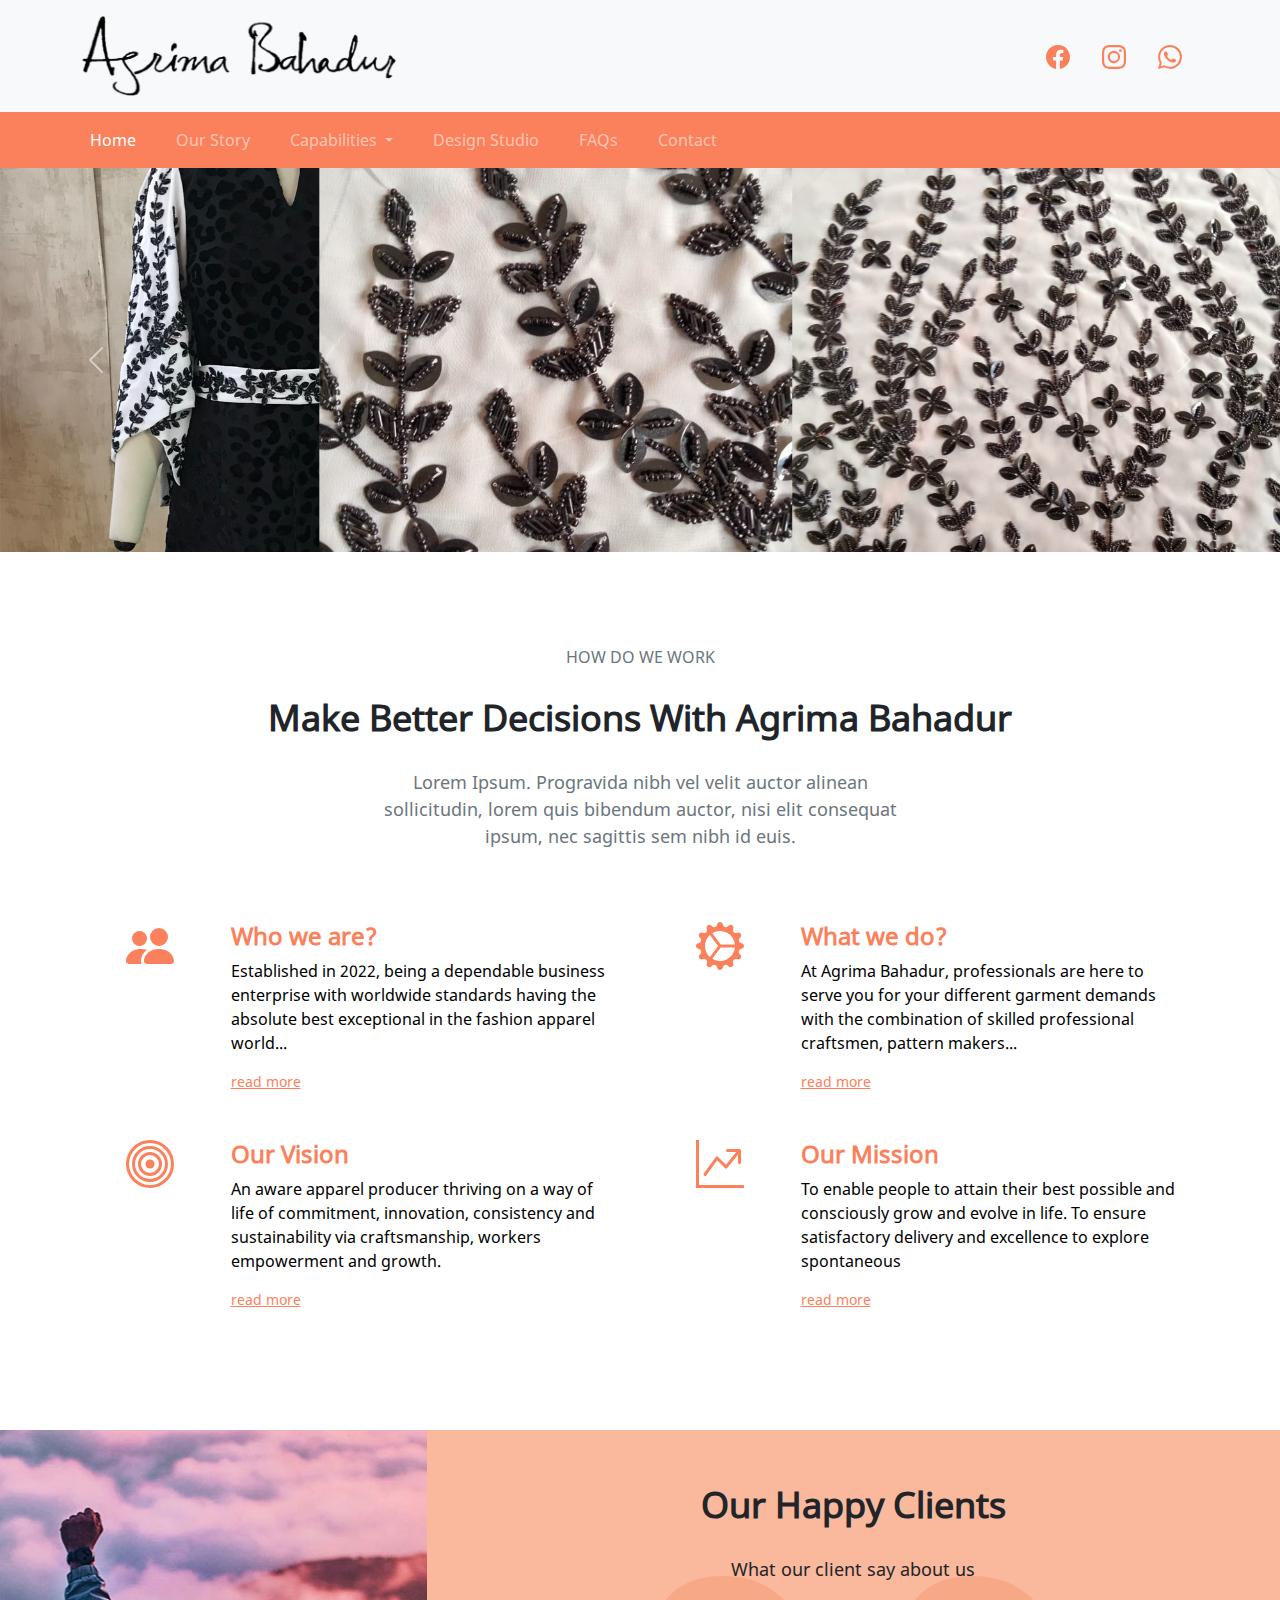
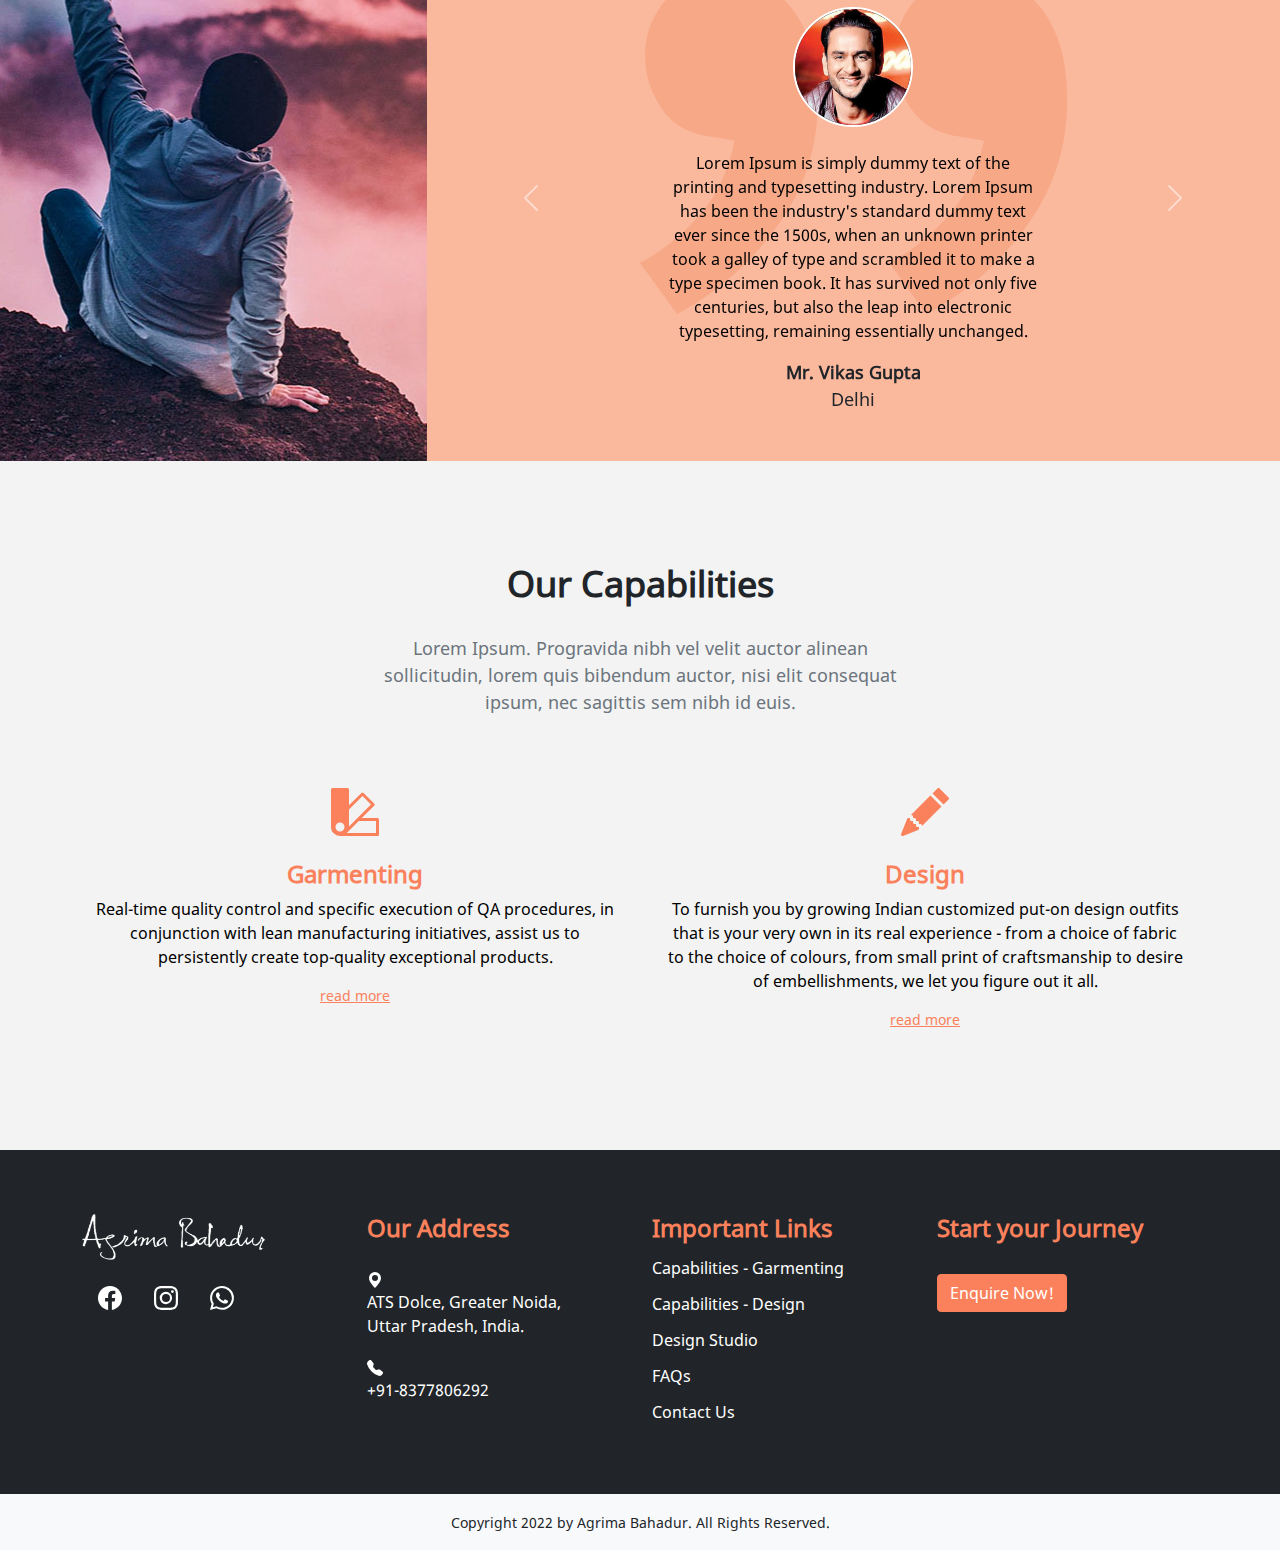
==== commit b6692d6b: "Add files via upload" ====
--- a/index.html
+++ b/index.html
@@ -1,7 +1,7 @@
 <!DOCTYPE html>
 
 <head>
-  <title>Agrima Bahadur</title>
+  <title>Agrima Bahadur: Home</title>
   <link href="css/bootstrap.min.css" rel="stylesheet">
   <link href="css/style.css" rel="stylesheet">
   <link rel="stylesheet" href="https://cdn.jsdelivr.net/npm/bootstrap-icons@1.8.0/font/bootstrap-icons.css">
@@ -13,12 +13,12 @@
 <body>
 
   <div class="container-fluid p-3 bg-light text-white text-center">
-    <div class="container">
+    <div class="container-md">
       <header>
         <div class="d-flex flex-wrap align-items-center justify-content-center justify-content-lg-start">
           <a href="index.html"
             class="d-flex align-items-center my-2 my-lg-0 me-lg-auto text-white text-decoration-none">
-            <img src="images/logo.png" height="60" style="outline: none;" />
+            <img src="images/logo.png" height="80" style="outline: none;" />
           </a>
           <ul class="nav col-12 col-lg-auto my-2 justify-content-center my-md-0 text-small">
             <li>
@@ -56,19 +56,32 @@
 
   </div>
 
-  <nav class="py-2 nav-bg">
-    <div class="container d-flex flex-wrap">
-      <ul class="nav me-auto">
-        <li class="nav-item me-4 ms-0"><a href="#" class="nav-link link-light px-2 active" aria-current="page">Home</a>
+  
+  <nav class="navbar navbar-expand-lg navbar-dark nav-bg">
+  <div class="container-md">
+    <button class="navbar-toggler" type="button" data-bs-toggle="collapse" data-bs-target="#navbarSupportedContent" aria-controls="navbarSupportedContent" aria-expanded="false" aria-label="Toggle navigation">
+      <span class="navbar-toggler-icon"></span>
+    </button>
+    <div class="collapse navbar-collapse" id="navbarSupportedContent">
+      <ul class="navbar-nav me-auto mb-2 mb-lg-0">
+         <li class="nav-item me-4"><a class="nav-link active" aria-current="page" href="index.html">Home</a></li>
+          <li class="nav-item me-4"><a class="nav-link" href="story.html">Our Story</a></li>
+        <li class="nav-item dropdown me-4">
+          <a class="nav-link dropdown-toggle" href="#" id="navbarDropdown" role="button" data-bs-toggle="dropdown" aria-expanded="false">
+			Capabilities
+          </a>
+          <ul class="dropdown-menu" aria-labelledby="navbarDropdown">
+            <li><a class="dropdown-item" href="garmenting.html">Garmenting</a></li>
+            <li><a class="dropdown-item" href="design.html">Design</a></li>
+          </ul>
         </li>
-        <li class="nav-item me-4"><a href="#" class="nav-link link-light px-2">Our Story</a></li>
-        <li class="nav-item me-4"><a href="#" class="nav-link link-light px-2">Capabilities</a></li>
-        <li class="nav-item me-4"><a href="#" class="nav-link link-light px-2">Design Studio</a></li>
-        <li class="nav-item me-4"><a href="#" class="nav-link link-light px-2">FAQ</a></li>
-        <li class="nav-item me-0"><a href="#" class="nav-link link-light px-2">Contact</a></li>
+		<li class="nav-item me-4"><a class="nav-link" href="design-studio.html">Design Studio</a></li> 
+        <li class="nav-item me-4"><a class="nav-link" href="faq.html">FAQs</a></li>
+        <li class="nav-item me-4"><a class="nav-link" href="contact.html">Contact</a></li> 
       </ul>
     </div>
-  </nav>
+  </div>
+</nav>
 
   <div class="container-fluid m-0 p-0">
 
@@ -102,7 +115,7 @@
   </div>
 
   <div class="container-fluid m-0 p-0 pt-8 pb-8">
-    <div class="container text-center">
+    <div class="container-md text-center">
       <h6 class="text-uppercase text-muted">How do we work</h6>
       <div class="mt-4 section-head">Make Better Decisions With Agrima Bahadur</div>
       <div class="mt-4 col-lg-6 ms-auto me-auto section-desc text-muted">Lorem Ipsum. Progravida nibh vel velit auctor
@@ -122,10 +135,10 @@
               </svg>
             </div>
             <div class="col-lg-9 col-sm-12">
-              <h4 class="box-heading text-start text-sm-center">Who we are?</h4>
-              <p class="text-start box-desc text-sm-center">Established in 2022, being a dependable business enterprise with worldwide
+              <h4 class="box-heading text-lg-start text-sm-center">Who we are?</h4>
+              <p class="text-lg-start box-desc text-sm-center">Established in 2022, being a dependable business enterprise with worldwide
                 standards having the absolute best exceptional in the fashion apparel world...</p>
-              <div class="readMore text-start text-sm-center"><a href="#">read more</a></div>
+              <div class="readMore text-lg-start text-sm-center"><a href="#">read more</a></div>
             </div>
           </div>
         </div>
@@ -142,10 +155,10 @@
               </svg>
             </div>
             <div class="col-lg-9 col-sm-12">
-              <h4 class="box-heading text-start text-sm-center">What we do?</h4>
-              <p class="text-start text-sm-center box-desc">At Agrima Bahadur, professionals are here to serve you for your different
+              <h4 class="box-heading text-lg-start text-sm-center">What we do?</h4>
+              <p class="text-lg-start text-sm-center box-desc">At Agrima Bahadur, professionals are here to serve you for your different
                 garment demands with the combination of skilled professional craftsmen, pattern makers... </p>
-              <div class="readMore text-start text-sm-center"><a href="#">read more</a></div>
+              <div class="readMore text-lg-start text-sm-center"><a href="#">read more</a></div>
             </div>
           </div>
         </div>
@@ -164,10 +177,10 @@
               </svg>
             </div>
             <div class="col-lg-9 col-sm-12">
-              <h4 class="box-heading text-start text-sm-center">Our Vision</h4>
-              <p class="text-start text-sm-center box-desc">An aware apparel producer thriving on a way of life of commitment,
+              <h4 class="box-heading text-lg-start text-sm-center">Our Vision</h4>
+              <p class="text-lg-start text-sm-center box-desc">An aware apparel producer thriving on a way of life of commitment,
                 innovation, consistency and sustainability via craftsmanship, workers empowerment and growth.</p>
-              <div class="readMore text-start text-sm-center"><a href="#">read more</a></div>
+              <div class="readMore text-lg-start text-sm-center"><a href="#">read more</a></div>
             </div>
           </div>
         </div>
@@ -184,10 +197,10 @@
               </svg>
             </div>
             <div class="col-lg-9 col-sm-12">
-              <h4 class="box-heading text-start text-sm-center">Our Mission</h4>
-              <p class="text-start text-sm-center box-desc">To enable people to attain their best possible and consciously grow and
+              <h4 class="box-heading text-lg-start text-sm-center">Our Mission</h4>
+              <p class="text-lg-start text-sm-center box-desc">To enable people to attain their best possible and consciously grow and
                 evolve in life. To ensure satisfactory delivery and excellence to explore spontaneous</p>
-              <div class="readMore text-start text-sm-center"><a href="#">read more</a></div>
+              <div class="readMore text-lg-start text-sm-center"><a href="#">read more</a></div>
             </div>
           </div>
         </div>
@@ -268,7 +281,7 @@
   <!--start of capabilities container-->
 
   <div class="container-fluid pt-8 pb-8 capabilities">
-    <div class="container text-center">
+    <div class="container-md text-center">
       <div class="section-head">Our Capabilities</div>
       <div class="mt-4 col-lg-6 ms-auto me-auto section-desc text-muted">
         Lorem Ipsum. Progravida nibh vel velit auctor alinean sollicitudin, lorem quis bibendum auctor, nisi elit
@@ -289,6 +302,7 @@
             Real-time quality control and specific execution of QA procedures, in conjunction with lean manufacturing
             initiatives, assist us to persistently create top-quality exceptional products.
           </p>
+          <div class="readMore text-lg-center text-sm-center"><a href="garmenting.html">read more</a></div>
         </div>
         <div class="col-lg-6 col-sm-12 box-section p-4">
           <div class="box-icons mb-4">
@@ -304,6 +318,7 @@
             experience - from a choice of fabric to the choice of colours, from small print of craftsmanship to desire
             of embellishments, we let you figure out it all.
           </p>
+          <div class="readMore text-lg-center text-sm-center"><a href="design.html">read more</a></div>
 
         </div>
       </div>
@@ -315,7 +330,7 @@
 
   <!--Start of footer container-->
   <div class="container-fluid p-6 bg-dark">
-    <div class="container">
+    <div class="container-md">
       <div class="row">
         <div class="col-lg-3 col-sm-12">
           <div class="footer-logo">
@@ -386,10 +401,11 @@
         <div class="col-lg-3 col-sm-12 important-links">
             <h4>Important Links</h4>
             <ul>
-              <li><a href="#">Capabilities</a></li>
-              <li><a href="#">Design Studio</a></li>
-              <li><a href="#">FAQs</a></li>
-              <li><a href="#">Contact Us</a></li>
+              <li><a href="garmenting.html">Capabilities - Garmenting</a></li>
+              <li><a href="design.html">Capabilities - Design</a></li>
+              <li><a href="design-studio.html">Design Studio</a></li>
+              <li><a href="faq.html">FAQs</a></li>
+              <li><a href="contact.html">Contact Us</a></li>
             </ul>
         </div>
         <div class="col-lg-3 col-sm-12 journey">
--- a/css/style.css
+++ b/css/style.css
@@ -189,6 +189,183 @@
   border-color: #cf4a22;
 }
 
+.banner-heading {
+  font-size: 36px;
+  color: #FA815B;
+  font-weight: bold;
+}
+
+.banner-heading .banner-desc {
+  font-size: 18px;
+  color: #333333;
+}
+
+.sketch {
+  background: url("../images/sketch.png") no-repeat right center;
+  background-size: auto 90%;
+  border-top-right-radius: 12px;
+  background-color: #EE632A;
+}
+
+.sketch .step1 {
+  font-size: 200px;
+  font-weight: bold;
+  color: white;
+  opacity: .6;
+  line-height: 200px;
+  display: inline-block;
+}
+
+.sketch .step1name {
+  font-size: 50px;
+  font-weight: bold;
+  color: white;
+  opacity: .6;
+  display: inline-block;
+}
+
+.sneak {
+  background: url("../images/sneak.png") no-repeat right center;
+  background-size: auto 90%;
+  border-top-right-radius: 12px;
+  background-color: #B65C09;
+}
+
+.sneak .step2 {
+  font-size: 200px;
+  font-weight: bold;
+  color: white;
+  opacity: .6;
+  line-height: 200px;
+  display: inline-block;
+}
+
+.sneak .step2name {
+  font-size: 50px;
+  font-weight: bold;
+  color: white;
+  opacity: .6;
+  display: inline-block;
+}
+
+.knock {
+  background: url("../images/knock.png") no-repeat right center;
+  background-size: auto 100%;
+  border-top-right-radius: 12px;
+  background-color: #E69371;
+}
+
+.knock .step3 {
+  font-size: 200px;
+  font-weight: bold;
+  color: white;
+  opacity: .6;
+  line-height: 200px;
+  display: inline-block;
+}
+
+.knock .step3name {
+  font-size: 50px;
+  font-weight: bold;
+  color: white;
+  opacity: .6;
+  display: inline-block;
+}
+
+.bg-orange {
+  background-color: #FAB89D;
+}
+
+.form-head {
+  font-size: 28px;
+  font-weight: bold;
+  color: #FA815B;
+}
+
+.form-content {
+  font-size: 18px;
+  color: #333333;
+}
+
+.form-feild {
+  height: 50px;
+  display: inline;
+}
+
+.form-feild input[type="text"] {
+  height: 48px;
+  padding: 0 16px;
+  -webkit-box-sizing: border-box;
+          box-sizing: border-box;
+  border-radius: 8px;
+  border: 1px solid #C2C2C2;
+  width: 400px;
+  outline-color: #FA815B;
+}
+
+.form-feild input[type="file"] {
+  height: 48px;
+  padding: 0 16px;
+  -webkit-box-sizing: border-box;
+          box-sizing: border-box;
+  border-radius: 8px;
+  width: 400px;
+}
+
+.form-feild select {
+  height: 48px;
+  -webkit-box-sizing: border-box;
+          box-sizing: border-box;
+  border-radius: 8px;
+  border: 1px solid #C2C2C2;
+  width: 400px;
+  padding: 0 20px;
+  outline-color: #FA815B;
+}
+
+.form-feild label {
+  clear: both;
+  display: block;
+  margin-bottom: 10px;
+}
+
+.submitContainer .submit, .submitContainer .reset {
+  background-color: #FA815B;
+  color: white;
+  font-size: 18px;
+  outline: none;
+  border: none;
+  border-radius: 8px;
+  padding: 16px;
+  margin-right: 16px;
+}
+
+.border-radius {
+  border-radius: 12px;
+}
+
+.dropdown-menu li {
+  padding: 16px 0;
+  border-bottom: 1px solid #C2C2C2;
+}
+
+.dropdown-menu li a:hover {
+  background-color: unset;
+}
+
+.dropdown-menu li:last-child {
+  border-bottom: none;
+}
+
+.dropdown-menu li:hover {
+  background-color: #FA815B;
+  color: white;
+}
+
+.dropdown-menu li:hover a {
+  color: white;
+}
+
 .copyright span {
   font-size: 13.75px;
 }
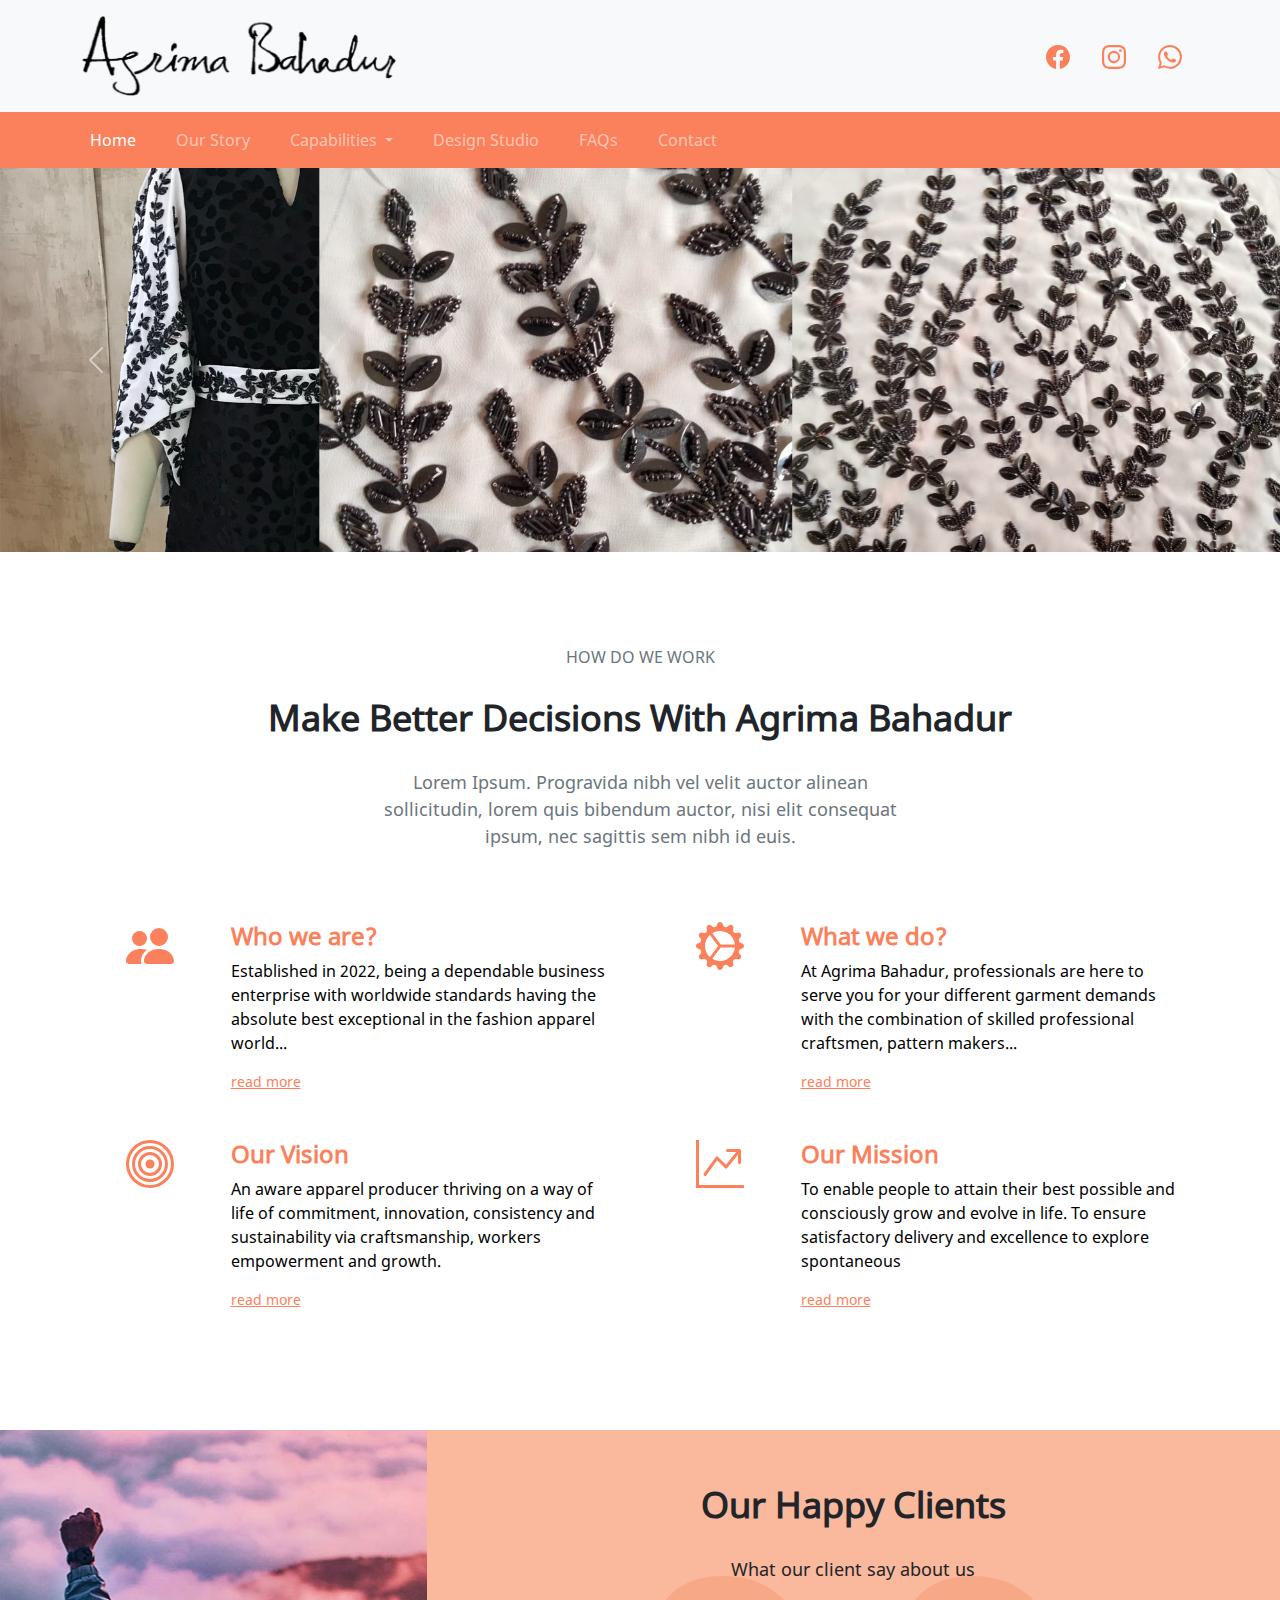
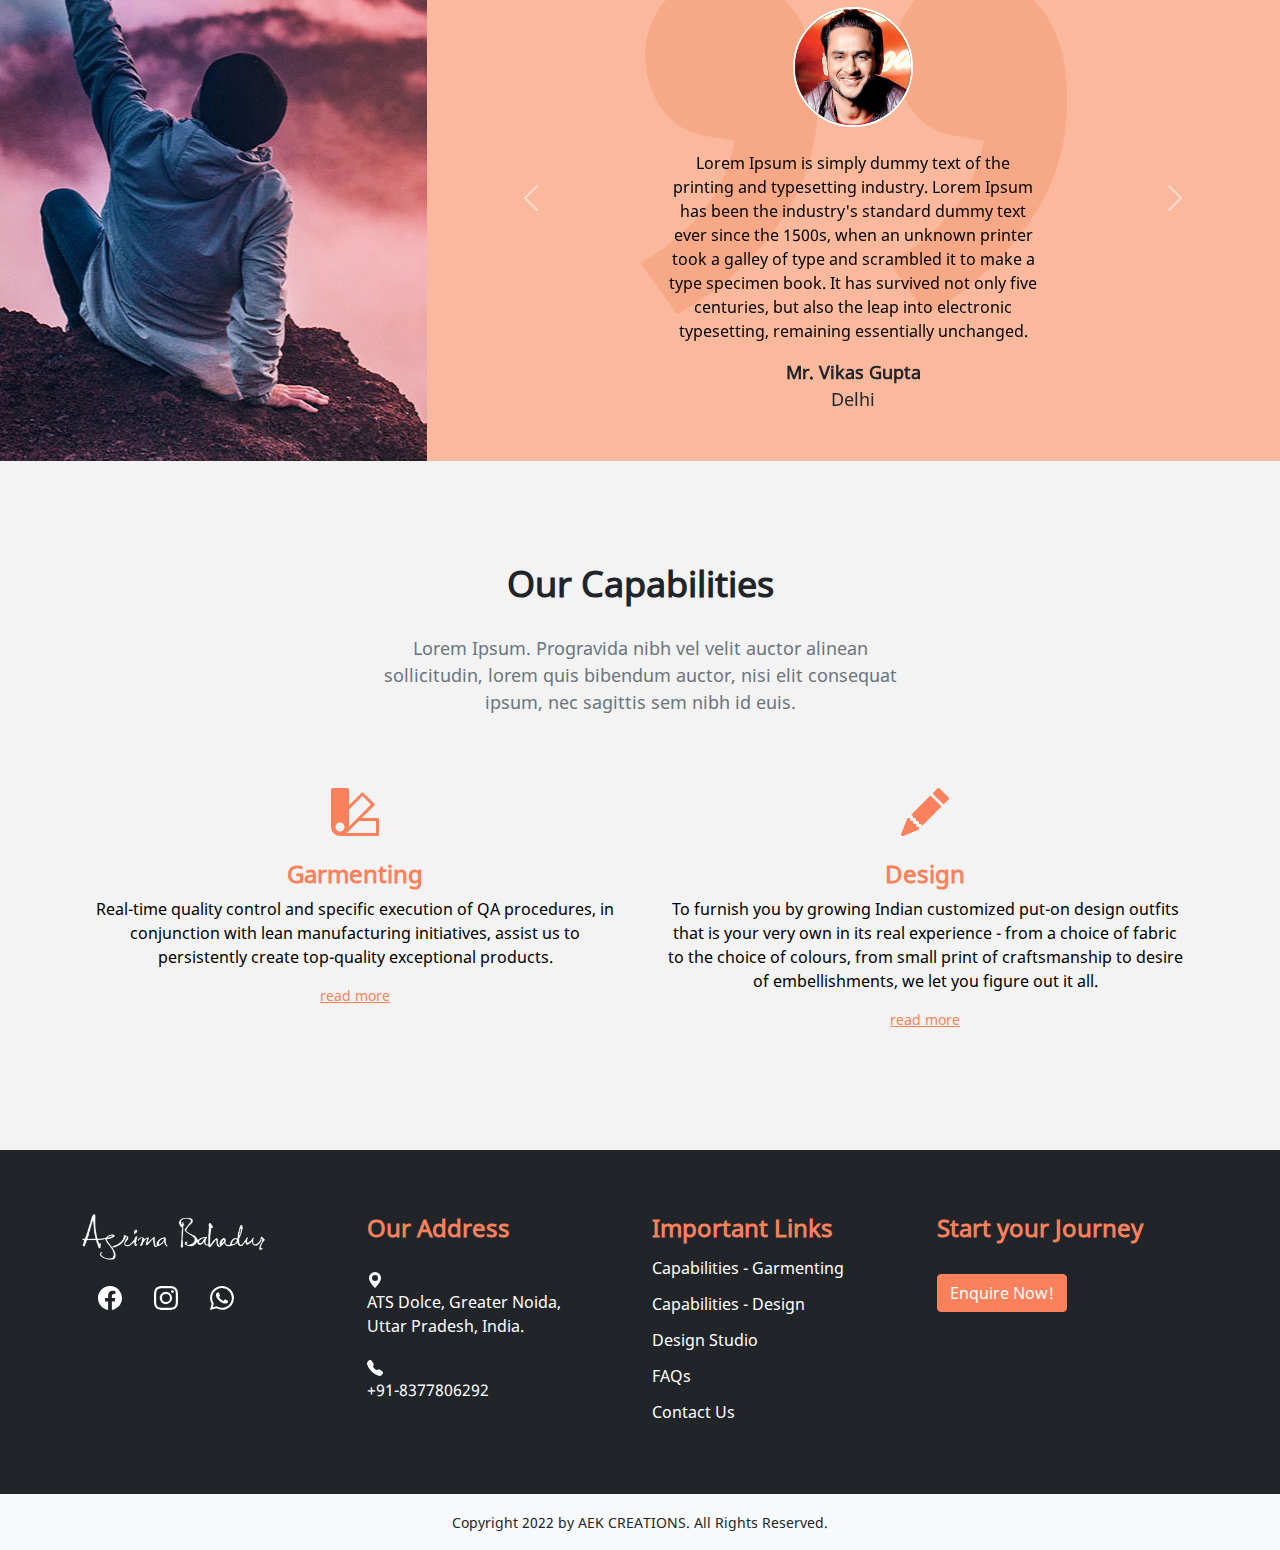
==== commit fc6d2fbb: "Add files via upload" ====
--- a/index.html
+++ b/index.html
@@ -417,7 +417,7 @@
   </div>
   <!--End Start of footer container-->
   <div class="container-fluid bg-light copyright text-center m-0 p-3">
-      <span>Copyright 2022 by Agrima Bahadur. All Rights Reserved.</span>
+      <span>Copyright 2022 by AEK CREATIONS. All Rights Reserved.</span>
   </div>
 
 </body>
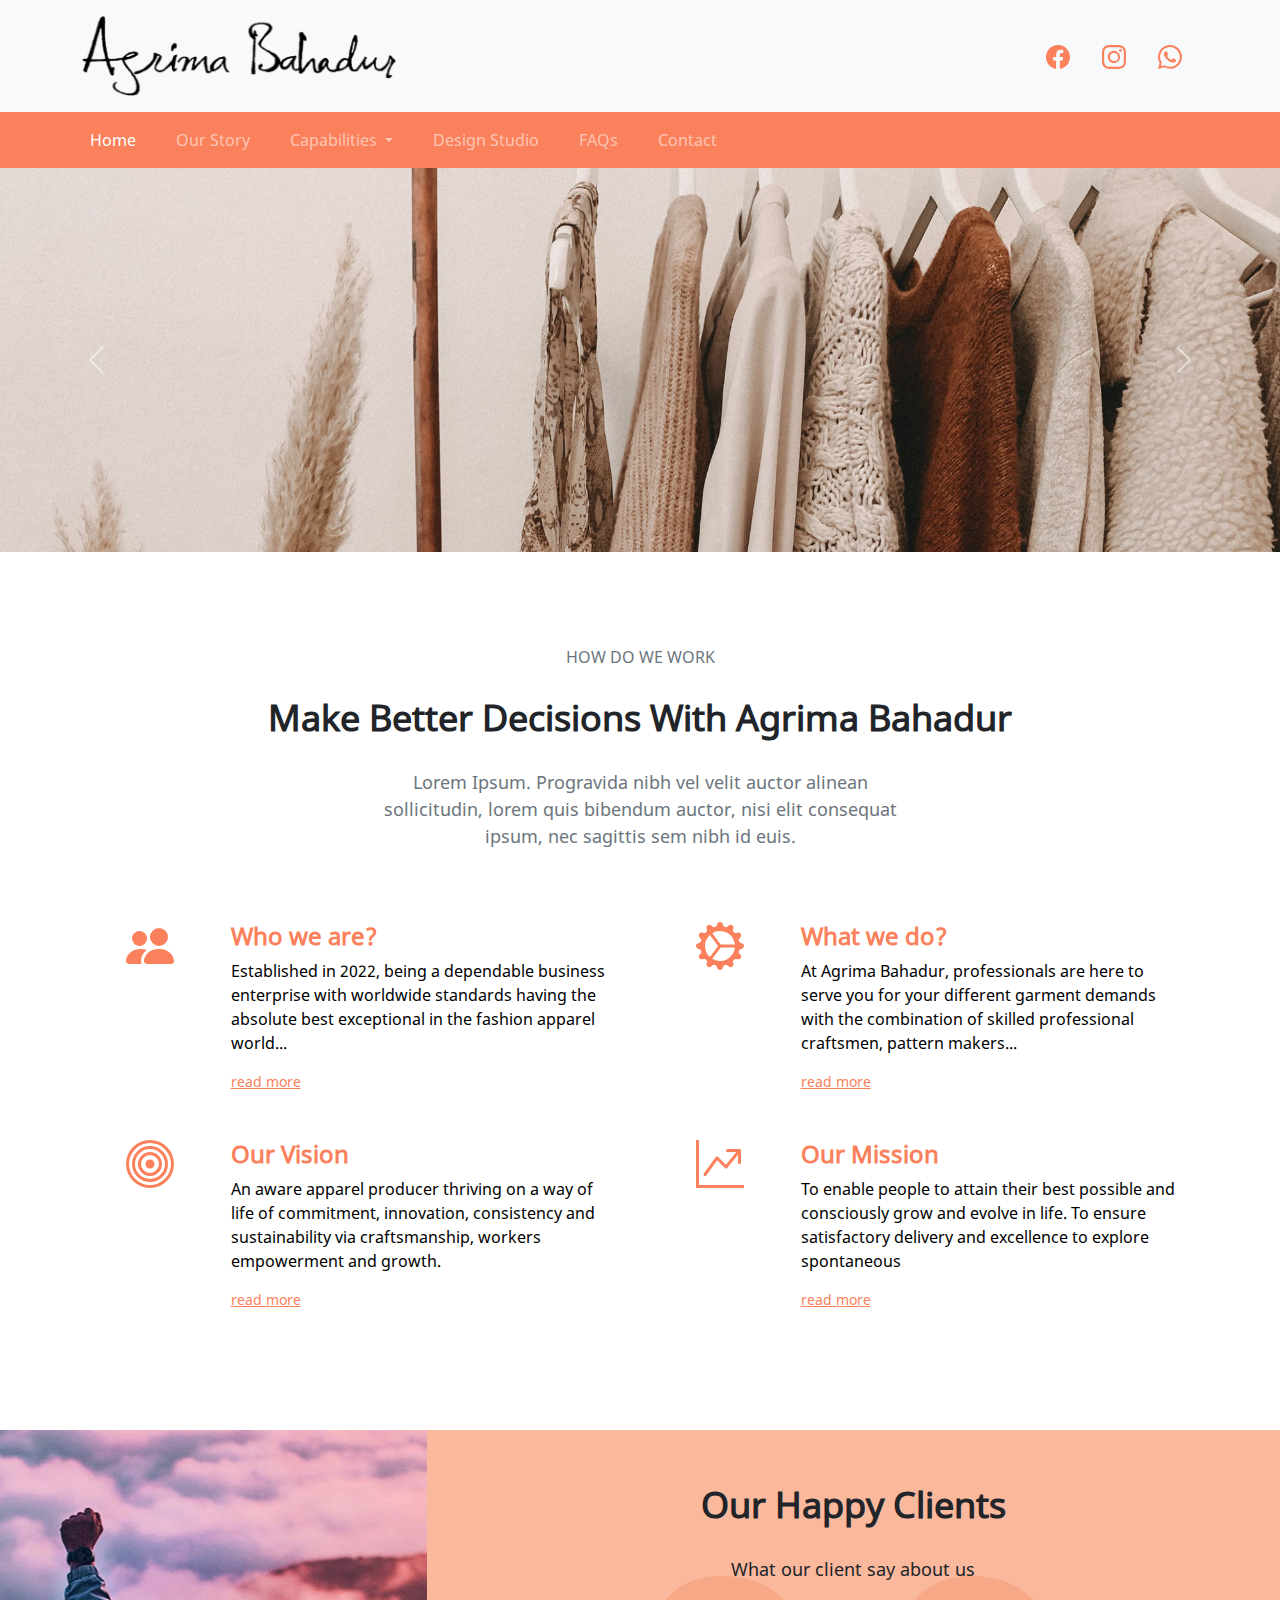
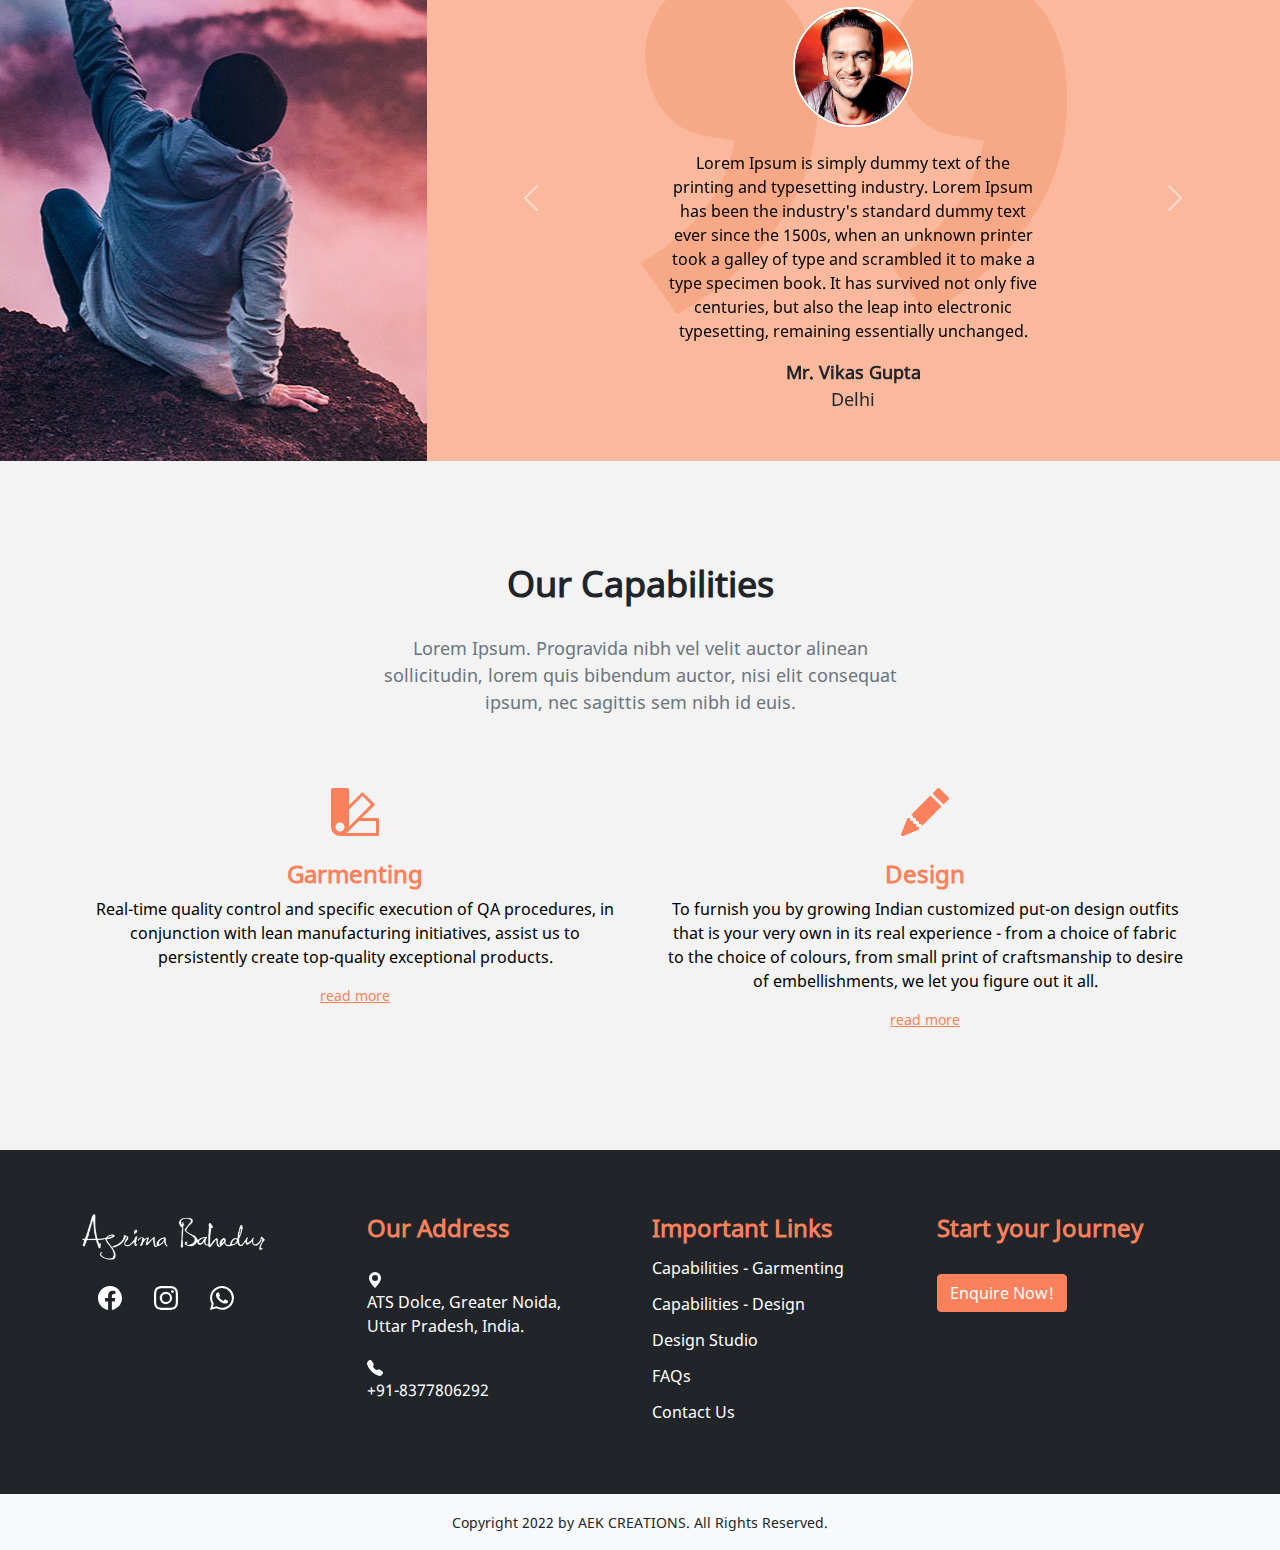
==== commit 19a58c63: "website changes" ====
--- a/index.html
+++ b/index.html
@@ -96,9 +96,6 @@
         <div class="carousel-item" data-bs-interval="3000">
           <img src="images/banner-3.jpg" class="d-block w-100" alt="...">
         </div>
-        <div class="carousel-item" data-bs-interval="3000">
-          <img src="images/banner-4.jpg" class="d-block w-100" alt="...">
-        </div>
       </div>
       <button class="carousel-control-prev" type="button" data-bs-target="#carouselExampleInterval"
         data-bs-slide="prev">
--- a/css/style.css
+++ b/css/style.css
@@ -345,8 +345,13 @@
 }
 
 .dropdown-menu li {
-  padding: 16px 0;
-  border-bottom: 1px solid #C2C2C2;
+  padding: 8px 0;
+  border-bottom: 1px solid #FFFFFF;
+  background-color: #FA815B;
+}
+
+.dropdown-menu li a {
+  color: #FFFFFF;
 }
 
 .dropdown-menu li a:hover {
@@ -358,16 +363,24 @@
 }
 
 .dropdown-menu li:hover {
-  background-color: #FA815B;
-  color: white;
+  background-color: #FFFFFF;
+  color: #000000;
 }
 
 .dropdown-menu li:hover a {
-  color: white;
+  color: #000000;
 }
 
 .copyright span {
   font-size: 13.75px;
+}
+
+.chart {
+  color: #FA815B;
+}
+
+.chart:hover {
+  color: #000000;
 }
 
 .mt-6 {
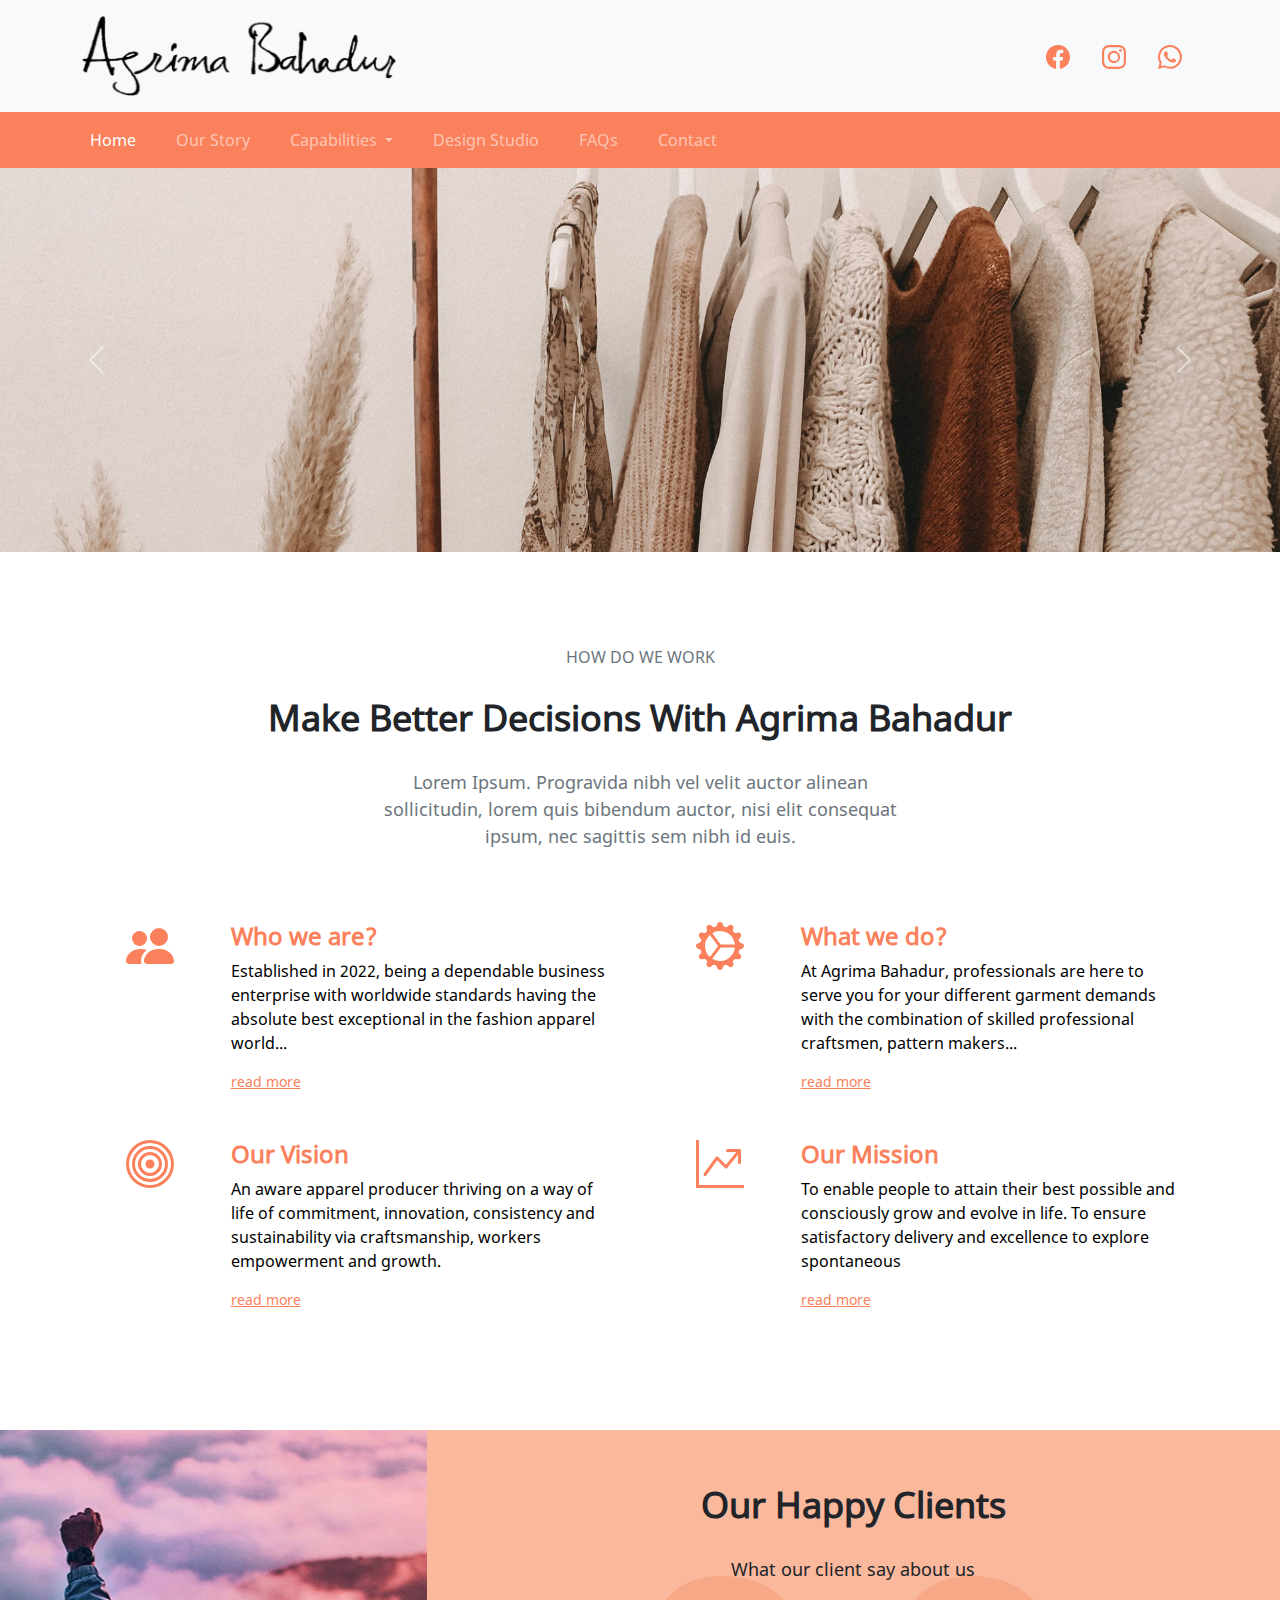
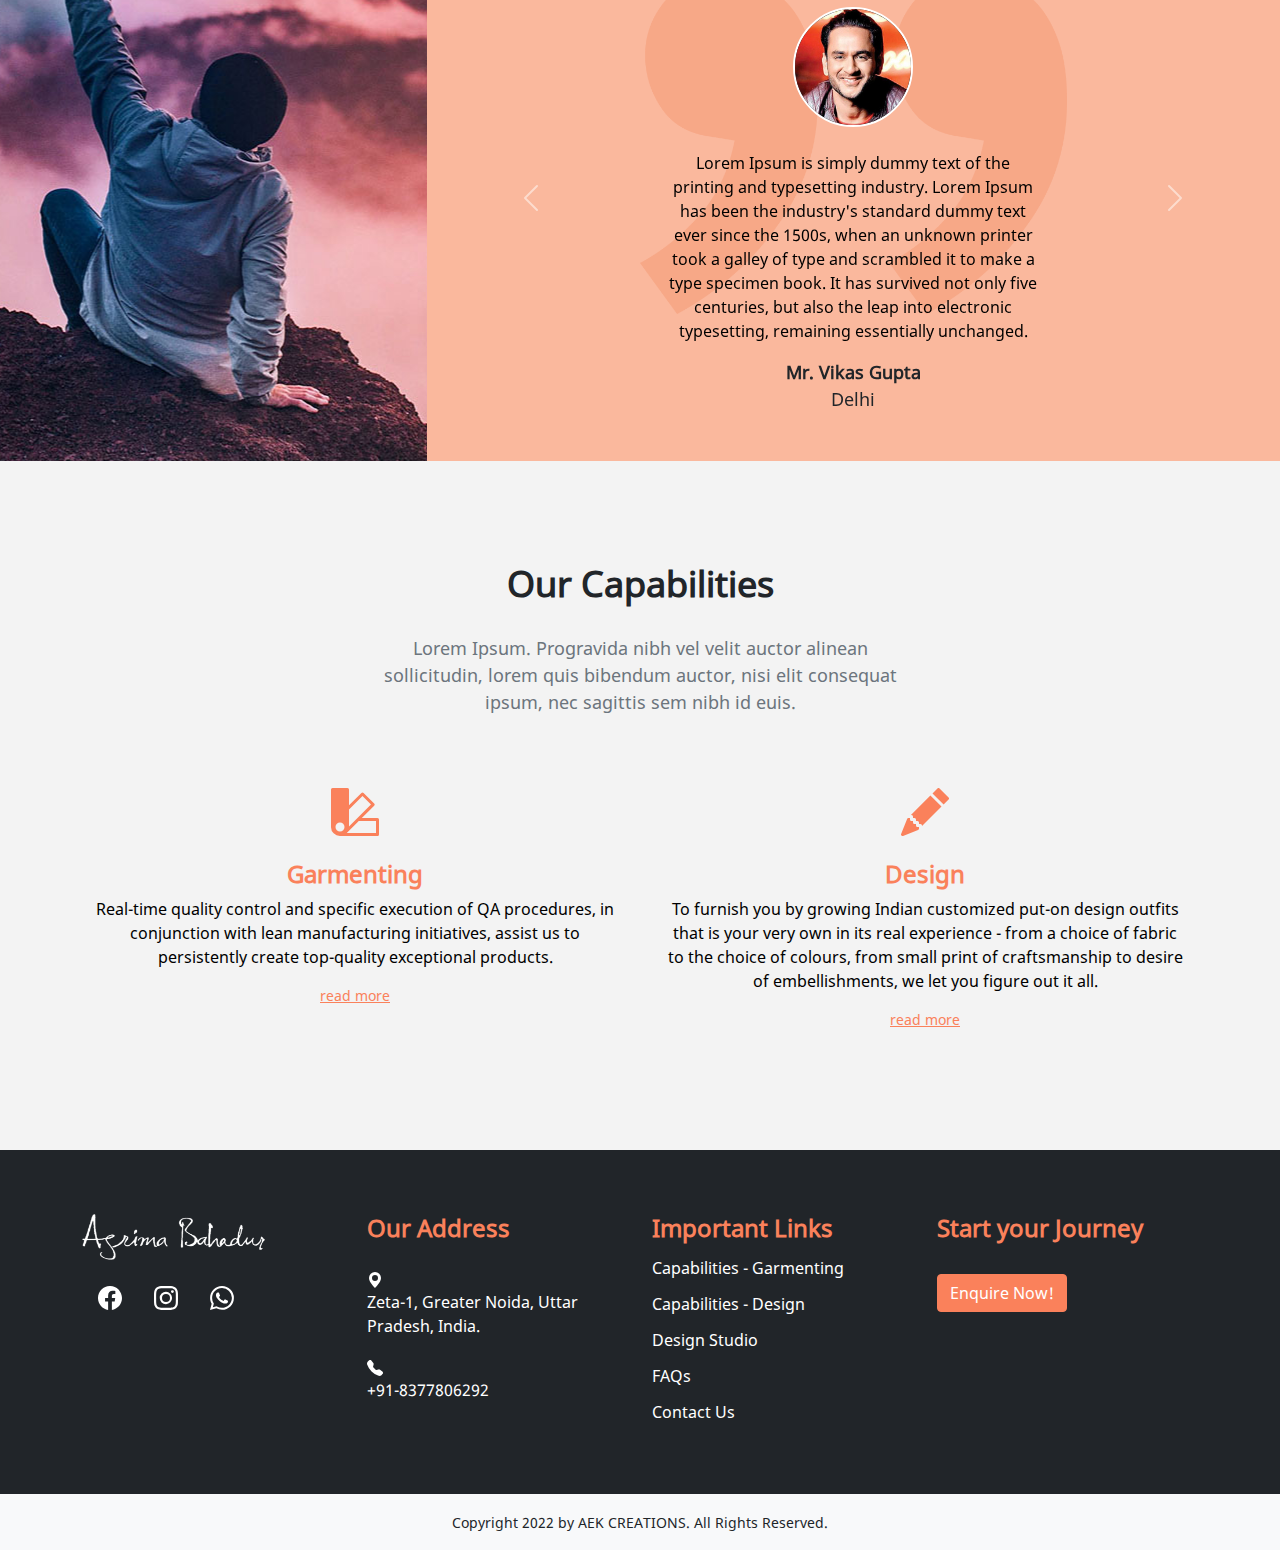
==== commit c48e1fe5: "change in address" ====
--- a/index.html
+++ b/index.html
@@ -375,7 +375,7 @@
                   <path d="M8 16s6-5.686 6-10A6 6 0 0 0 2 6c0 4.314 6 10 6 10zm0-7a3 3 0 1 1 0-6 3 3 0 0 1 0 6z" />
                 </svg>
               </div>
-              <div class="col-10 col-sm-11"> ATS Dolce, Greater Noida,
+              <div class="col-10 col-sm-11"> Zeta-1, Greater Noida,
                 Uttar Pradesh, India.
               </div>
             </div>
